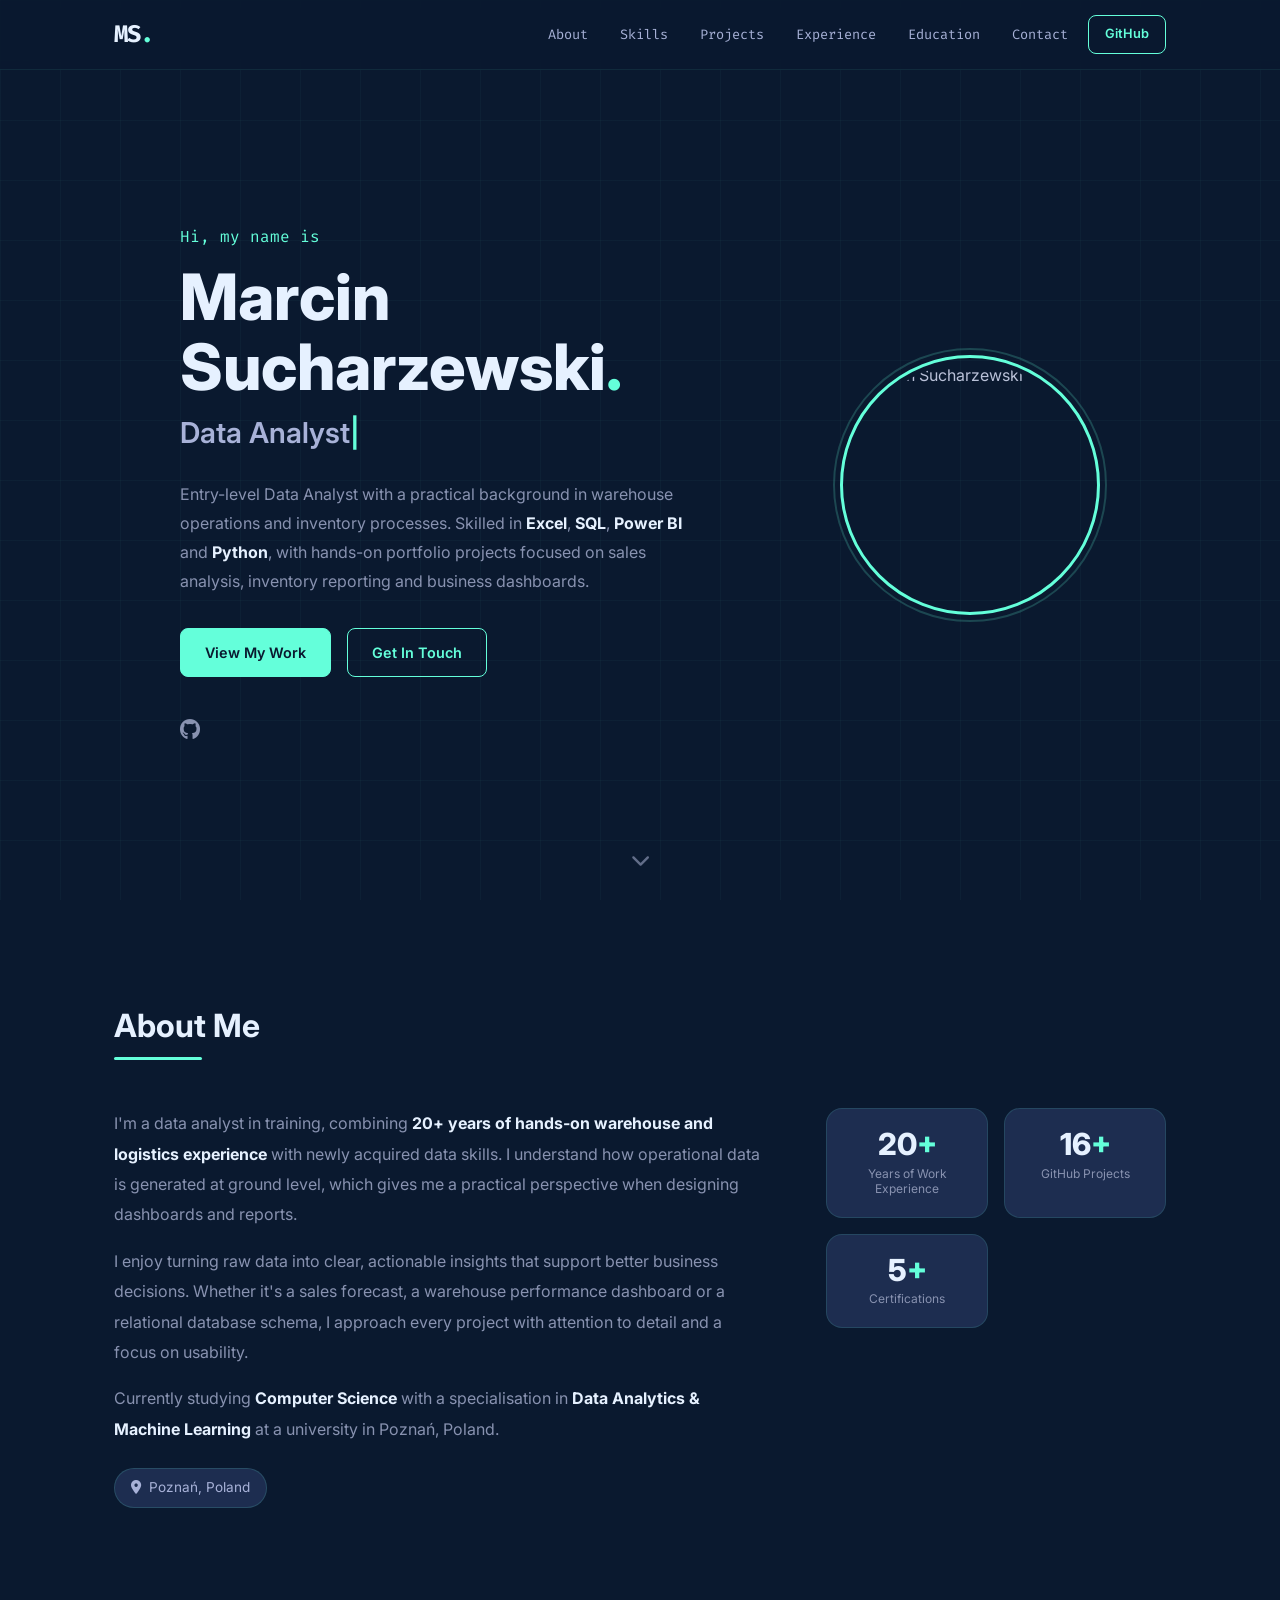
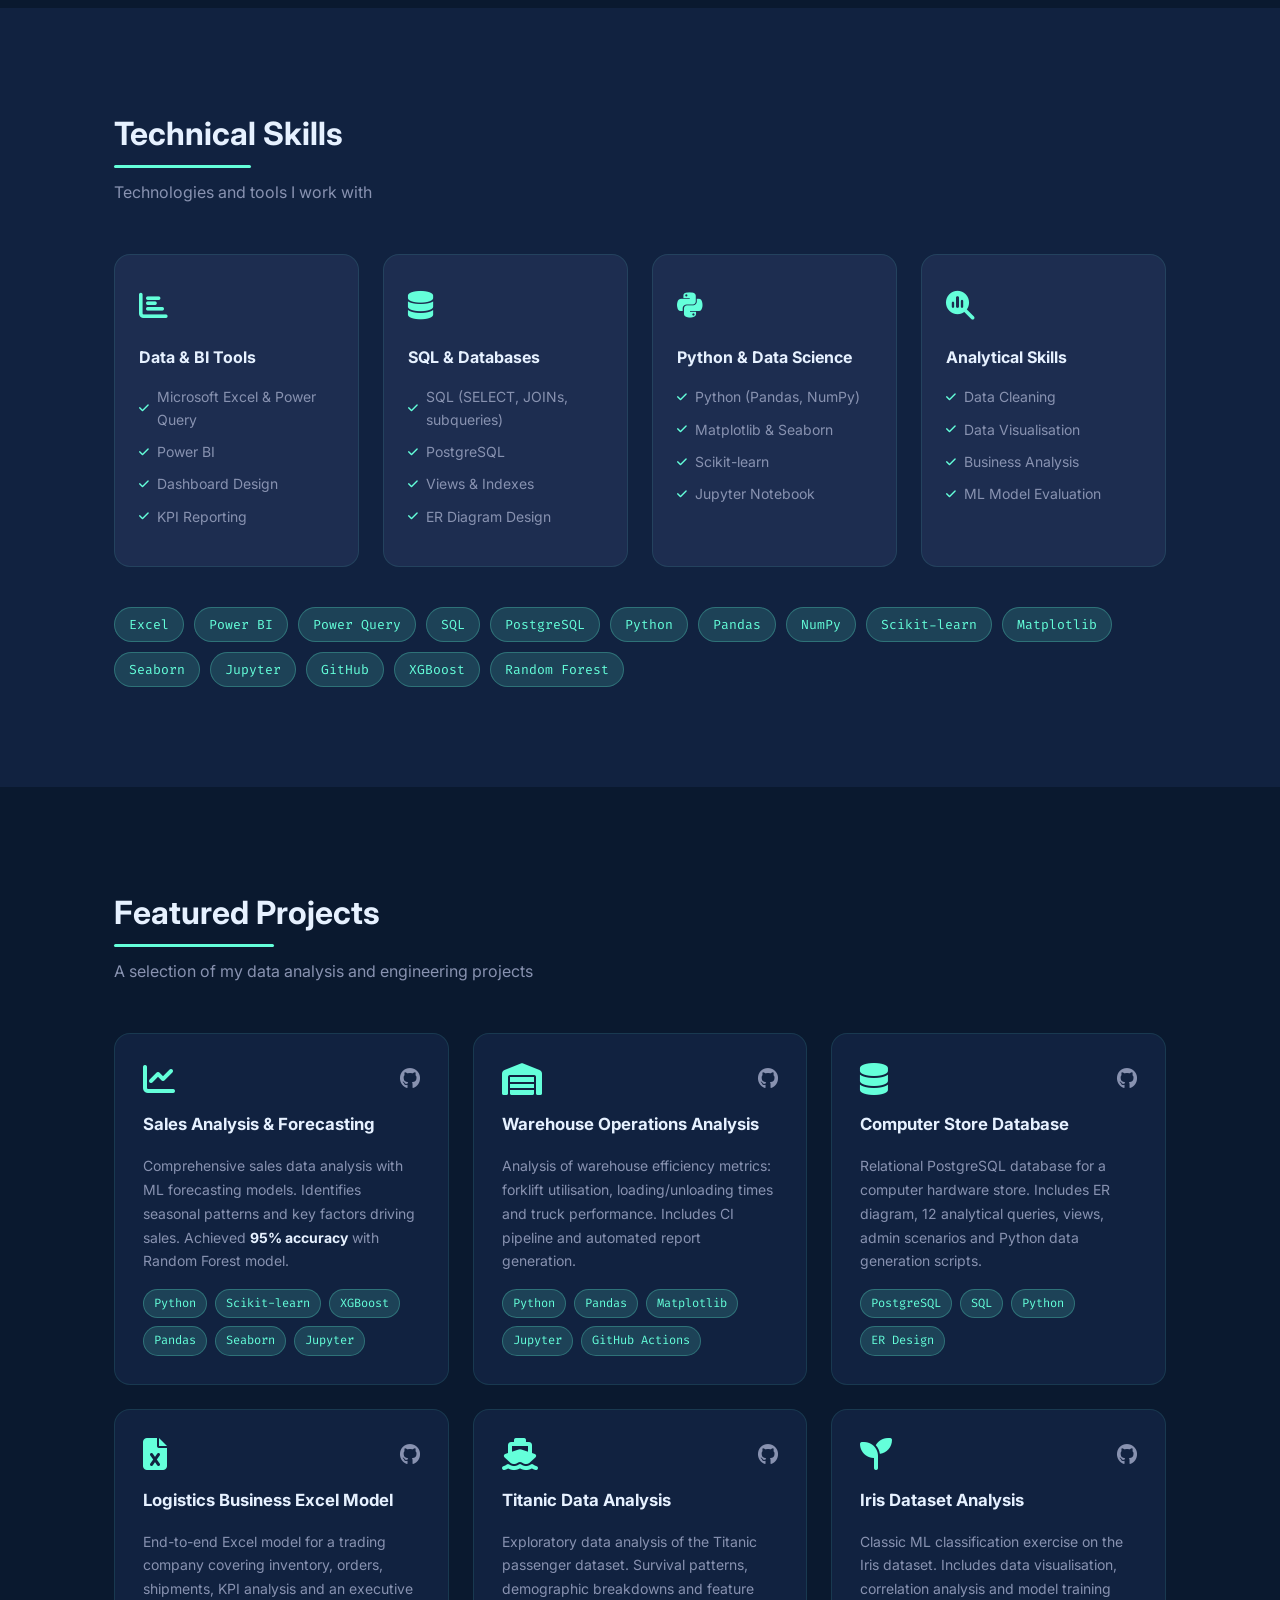
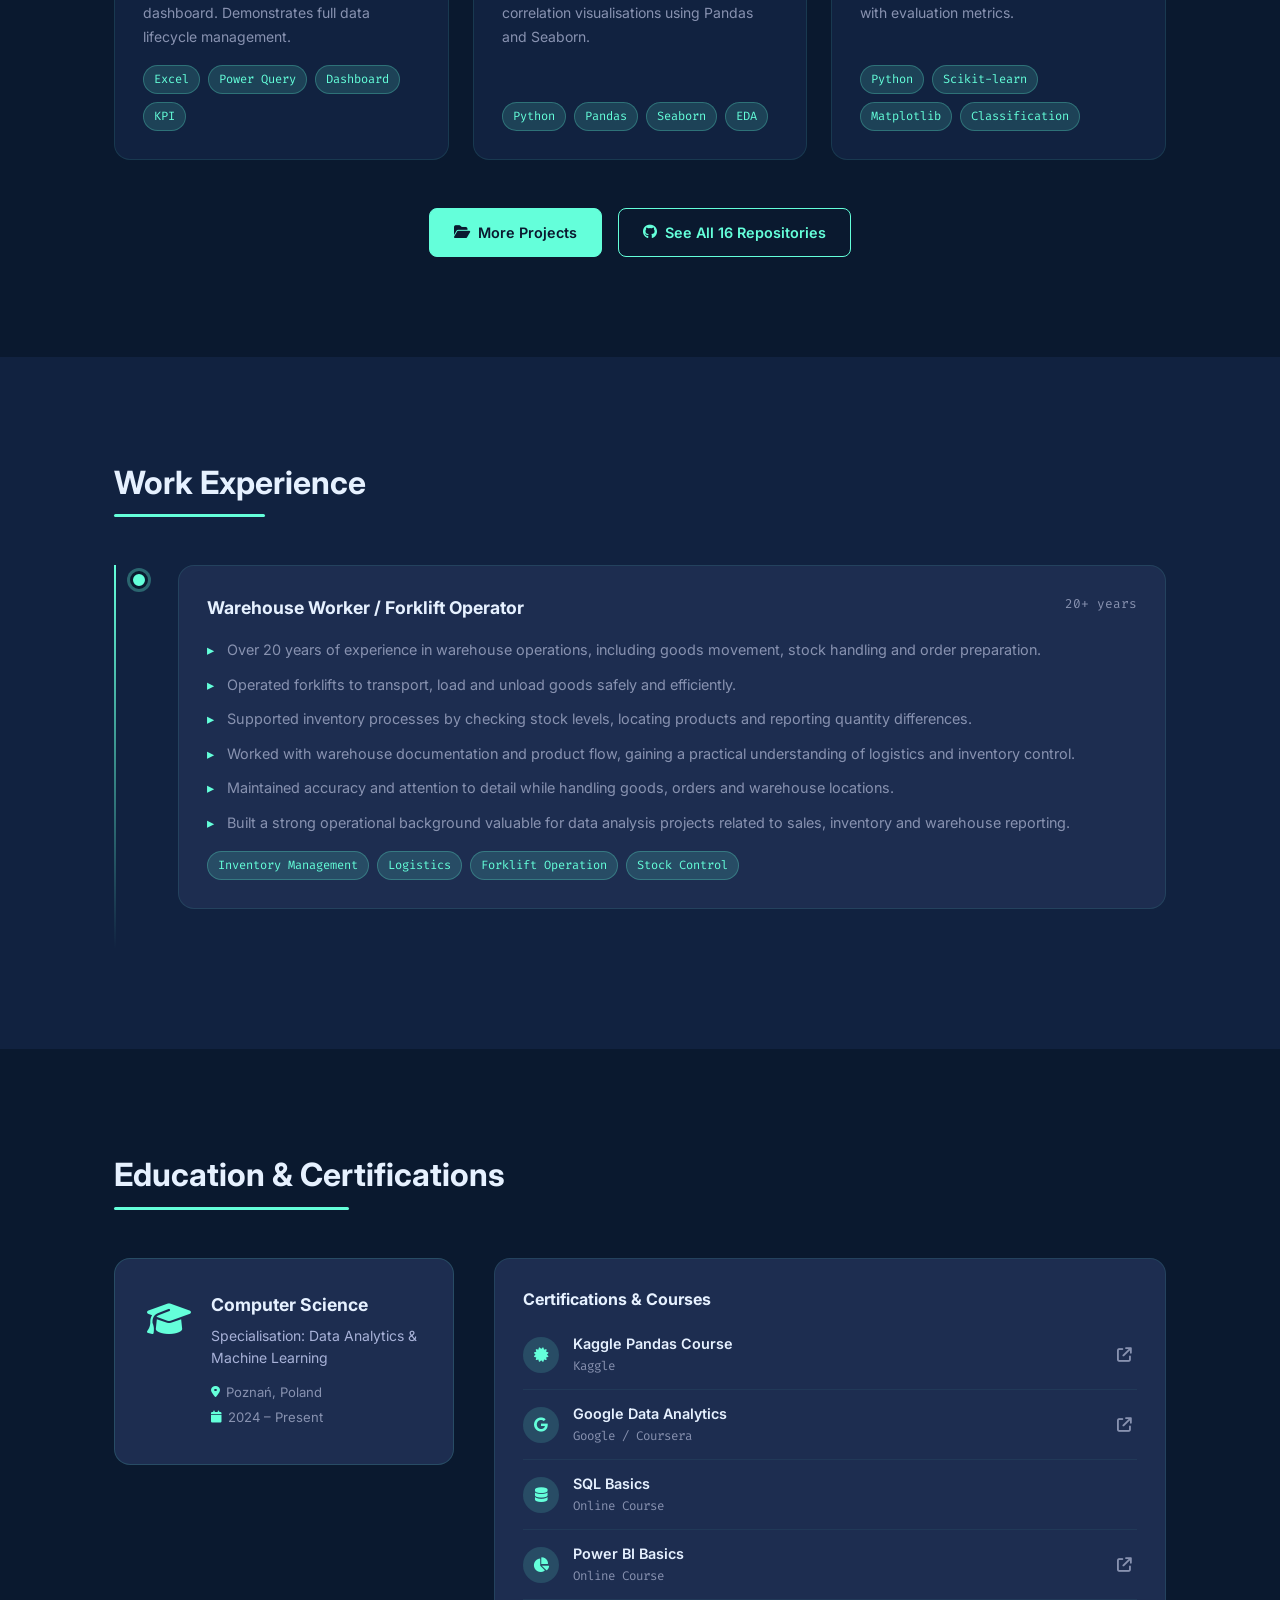
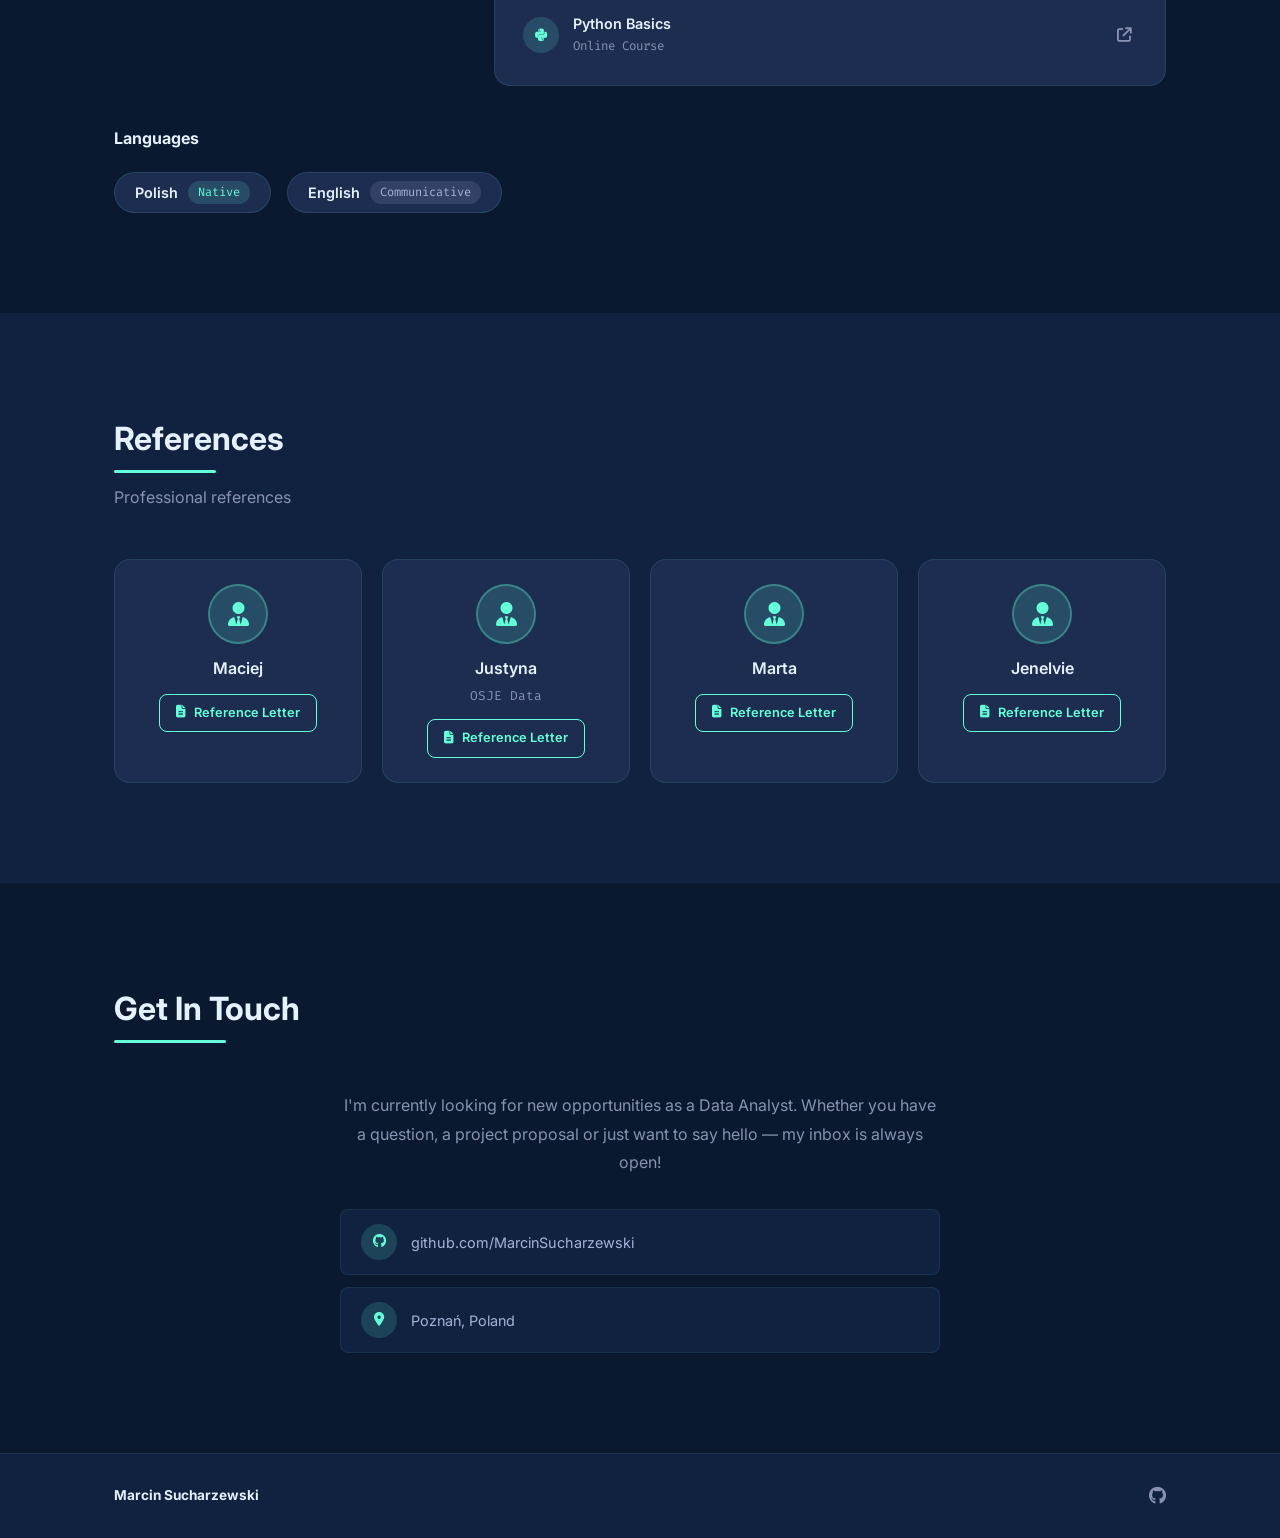
==== index.html @ 343c276a "v1" ====
<!DOCTYPE html>
<html lang="en">
<head>
  <meta charset="UTF-8" />
  <meta name="viewport" content="width=device-width, initial-scale=1.0" />
  <meta name="description" content="Marcin Sucharzewski – Entry-level Data Analyst. Portfolio showcasing SQL, Power BI, Excel and Python data projects." />
  <title>Marcin Sucharzewski | Data Analyst</title>

  <!-- Google Fonts -->
  <link rel="preconnect" href="https://fonts.googleapis.com" />
  <link rel="preconnect" href="https://fonts.gstatic.com" crossorigin />
  <link href="https://fonts.googleapis.com/css2?family=Inter:wght@300;400;500;600;700;800&family=Fira+Code:wght@400;500&display=swap" rel="stylesheet" />

  <!-- Font Awesome -->
  <link rel="stylesheet" href="https://cdnjs.cloudflare.com/ajax/libs/font-awesome/6.5.1/css/all.min.css" integrity="sha512-DTOQO9RWCH3ppGqcWaEA1BIZOC6xxalwEsw9c2QQeAIftl+Vegovlnee1c9QX4TctnWMn13TZye+giMm8e2LwA==" crossorigin="anonymous" referrerpolicy="no-referrer" />

  <link rel="stylesheet" href="css/style.css" />
</head>
<body>

  <!-- ===================== NAVIGATION ===================== -->
  <header class="navbar" id="navbar">
    <div class="nav-container">
      <a href="#hero" class="nav-logo">MS<span class="accent">.</span></a>
      <nav class="nav-links" id="nav-links">
        <a href="#about" class="nav-link">About</a>
        <a href="#skills" class="nav-link">Skills</a>
        <a href="#projects" class="nav-link">Projects</a>
        <a href="#experience" class="nav-link">Experience</a>
        <a href="#education" class="nav-link">Education</a>
        <a href="#contact" class="nav-link">Contact</a>
        <a href="https://github.com/MarcinSucharzewski" target="_blank" rel="noopener noreferrer" class="btn btn-outline btn-sm">GitHub</a>
      </nav>
      <button class="nav-toggle" id="nav-toggle" aria-label="Toggle navigation" aria-expanded="false">
        <span class="hamburger"></span>
      </button>
    </div>
  </header>

  <main>

    <!-- ===================== HERO ===================== -->
    <section id="hero" class="hero-section">
      <div class="hero-container">
        <div class="hero-content">
          <p class="hero-greeting fade-in-up" style="--delay: 0.1s">Hi, my name is</p>
          <h1 class="hero-name fade-in-up" style="--delay: 0.2s">Marcin Sucharzewski<span class="accent">.</span></h1>
          <h2 class="hero-title fade-in-up" style="--delay: 0.3s">
            <span id="typed-text"></span><span class="cursor">|</span>
          </h2>
          <p class="hero-description fade-in-up" style="--delay: 0.4s">
            Entry-level Data Analyst with a practical background in warehouse operations and inventory processes.
            Skilled in <strong>Excel</strong>, <strong>SQL</strong>, <strong>Power BI</strong> and <strong>Python</strong>,
            with hands-on portfolio projects focused on sales analysis, inventory reporting and business dashboards.
          </p>
          <div class="hero-actions fade-in-up" style="--delay: 0.5s">
            <a href="#projects" class="btn btn-primary">View My Work</a>
            <a href="#contact" class="btn btn-outline">Get In Touch</a>
          </div>
          <div class="hero-socials fade-in-up" style="--delay: 0.6s">
            <a href="https://github.com/MarcinSucharzewski" target="_blank" rel="noopener noreferrer" aria-label="GitHub Profile">
              <i class="fa-brands fa-github"></i>
            </a>
            <!-- <a href="mailto:mail@gmail.com" aria-label="Send email">
              <i class="fa-solid fa-envelope"></i>
            </a> -->
            <!-- <a href="tel:+48000000000" aria-label="Phone">
              <i class="fa-solid fa-phone"></i>
            </a> -->
          </div>
        </div>
        <div class="hero-visual fade-in-up" style="--delay: 0.3s">
          <div class="avatar-wrapper">
            <img
              src="https://avatars.githubusercontent.com/u/187550437?v=4"
              alt="Marcin Sucharzewski"
              class="avatar"
              loading="lazy"
            />
          </div>
        </div>
      </div>
      <a href="#about" class="scroll-down" aria-label="Scroll down">
        <i class="fa-solid fa-chevron-down"></i>
      </a>
    </section>

    <!-- ===================== ABOUT ===================== -->
    <section id="about" class="section reveal">
      <div class="container">
        <h2 class="section-title">About Me</h2>
        <div class="about-grid">
          <div class="about-text">
            <p>
              I'm a data analyst in training, combining <strong>20+ years of hands-on warehouse and logistics experience</strong>
              with newly acquired data skills. I understand how operational data is generated at ground level,
              which gives me a practical perspective when designing dashboards and reports.
            </p>
            <p>
              I enjoy turning raw data into clear, actionable insights that support better business decisions.
              Whether it's a sales forecast, a warehouse performance dashboard or a relational database schema,
              I approach every project with attention to detail and a focus on usability.
            </p>
            <p>
              Currently studying <strong>Computer Science</strong> with a specialisation in
              <strong>Data Analytics &amp; Machine Learning</strong> at a university in Poznań, Poland.
            </p>
            <div class="about-contacts">
              <!-- <a href="mailto:mail@gmail.com" class="contact-chip">
                <i class="fa-solid fa-envelope"></i> mail@gmail.com
              </a> -->
              <!-- <a href="tel:+48000000000" class="contact-chip">
                <i class="fa-solid fa-phone"></i> +48 732 454 134
              </a> -->
              <span class="contact-chip">
                <i class="fa-solid fa-location-dot"></i> Poznań, Poland
              </span>
            </div>
          </div>
          <div class="about-stats">
            <div class="stat-card">
              <span class="stat-number">20<span class="accent">+</span></span>
              <span class="stat-label">Years of Work Experience</span>
            </div>
            <div class="stat-card">
              <span class="stat-number">16<span class="accent">+</span></span>
              <span class="stat-label">GitHub Projects</span>
            </div>
            <div class="stat-card">
              <span class="stat-number">5<span class="accent">+</span></span>
              <span class="stat-label">Certifications</span>
            </div>
            <!-- <div class="stat-card">
              <span class="stat-number">95<span class="accent">%</span></span>
              <span class="stat-label">ML Model Accuracy (RF)</span>
            </div> -->
          </div>
        </div>
      </div>
    </section>

    <!-- ===================== SKILLS ===================== -->
    <section id="skills" class="section section-alt reveal">
      <div class="container">
        <h2 class="section-title">Technical Skills</h2>
        <p class="section-subtitle">Technologies and tools I work with</p>
        <div class="skills-grid">

          <div class="skill-category">
            <div class="skill-category-icon"><i class="fa-solid fa-chart-bar"></i></div>
            <h3>Data &amp; BI Tools</h3>
            <ul class="skill-list">
              <li><i class="fa-solid fa-check"></i> Microsoft Excel &amp; Power Query</li>
              <li><i class="fa-solid fa-check"></i> Power BI</li>
              <li><i class="fa-solid fa-check"></i> Dashboard Design</li>
              <li><i class="fa-solid fa-check"></i> KPI Reporting</li>
            </ul>
          </div>

          <div class="skill-category">
            <div class="skill-category-icon"><i class="fa-solid fa-database"></i></div>
            <h3>SQL &amp; Databases</h3>
            <ul class="skill-list">
              <li><i class="fa-solid fa-check"></i> SQL (SELECT, JOINs, subqueries)</li>
              <li><i class="fa-solid fa-check"></i> PostgreSQL</li>
              <li><i class="fa-solid fa-check"></i> Views &amp; Indexes</li>
              <li><i class="fa-solid fa-check"></i> ER Diagram Design</li>
            </ul>
          </div>

          <div class="skill-category">
            <div class="skill-category-icon"><i class="fa-brands fa-python"></i></div>
            <h3>Python &amp; Data Science</h3>
            <ul class="skill-list">
              <li><i class="fa-solid fa-check"></i> Python (Pandas, NumPy)</li>
              <li><i class="fa-solid fa-check"></i> Matplotlib &amp; Seaborn</li>
              <li><i class="fa-solid fa-check"></i> Scikit-learn</li>
              <li><i class="fa-solid fa-check"></i> Jupyter Notebook</li>
            </ul>
          </div>

          <div class="skill-category">
            <div class="skill-category-icon"><i class="fa-solid fa-magnifying-glass-chart"></i></div>
            <h3>Analytical Skills</h3>
            <ul class="skill-list">
              <li><i class="fa-solid fa-check"></i> Data Cleaning</li>
              <li><i class="fa-solid fa-check"></i> Data Visualisation</li>
              <li><i class="fa-solid fa-check"></i> Business Analysis</li>
              <li><i class="fa-solid fa-check"></i> ML Model Evaluation</li>
            </ul>
          </div>

        </div>

        <!-- Skill tags -->
        <div class="skill-tags">
          <span class="tag">Excel</span>
          <span class="tag">Power BI</span>
          <span class="tag">Power Query</span>
          <span class="tag">SQL</span>
          <span class="tag">PostgreSQL</span>
          <span class="tag">Python</span>
          <span class="tag">Pandas</span>
          <span class="tag">NumPy</span>
          <span class="tag">Scikit-learn</span>
          <span class="tag">Matplotlib</span>
          <span class="tag">Seaborn</span>
          <span class="tag">Jupyter</span>
          <span class="tag">GitHub</span>
          <span class="tag">XGBoost</span>
          <span class="tag">Random Forest</span>
        </div>
      </div>
    </section>

    <!-- ===================== PROJECTS ===================== -->
    <section id="projects" class="section reveal">
      <div class="container">
        <h2 class="section-title">Featured Projects</h2>
        <p class="section-subtitle">A selection of my data analysis and engineering projects</p>

        <div class="projects-grid">

          <!-- Project 1: analiza-sprzedazy -->
          <article class="project-card">
            <div class="project-card-header">
              <i class="fa-solid fa-chart-line project-icon"></i>
              <a href="https://github.com/MarcinSucharzewski/analiza-sprzedazy" target="_blank" rel="noopener noreferrer" aria-label="View on GitHub">
                <i class="fa-brands fa-github"></i>
              </a>
            </div>
            <h3 class="project-title">
              <a href="https://github.com/MarcinSucharzewski/analiza-sprzedazy" target="_blank" rel="noopener noreferrer">
                Sales Analysis &amp; Forecasting
              </a>
            </h3>
            <p class="project-description">
              Comprehensive sales data analysis with ML forecasting models. Identifies seasonal patterns and key factors
              driving sales. Achieved <strong>95% accuracy</strong> with Random Forest model.
            </p>
            <div class="project-tags">
              <span class="tag tag-sm">Python</span>
              <span class="tag tag-sm">Scikit-learn</span>
              <span class="tag tag-sm">XGBoost</span>
              <span class="tag tag-sm">Pandas</span>
              <span class="tag tag-sm">Seaborn</span>
              <span class="tag tag-sm">Jupyter</span>
            </div>
          </article>

          <!-- Project 2: Analiza-wydajnosci-magazynu -->
          <article class="project-card">
            <div class="project-card-header">
              <i class="fa-solid fa-warehouse project-icon"></i>
              <a href="https://github.com/MarcinSucharzewski/Analiza-wydajnosci-magazynu" target="_blank" rel="noopener noreferrer" aria-label="View on GitHub">
                <i class="fa-brands fa-github"></i>
              </a>
            </div>
            <h3 class="project-title">
              <a href="https://github.com/MarcinSucharzewski/Analiza-wydajnosci-magazynu" target="_blank" rel="noopener noreferrer">
                Warehouse Operations Analysis
              </a>
            </h3>
            <p class="project-description">
              Analysis of warehouse efficiency metrics: forklift utilisation, loading/unloading times and truck performance.
              Includes CI pipeline and automated report generation.
            </p>
            <div class="project-tags">
              <span class="tag tag-sm">Python</span>
              <span class="tag tag-sm">Pandas</span>
              <span class="tag tag-sm">Matplotlib</span>
              <span class="tag tag-sm">Jupyter</span>
              <span class="tag tag-sm">GitHub Actions</span>
            </div>
          </article>

          <!-- Project 3: SklepKomputerowyDB -->
          <article class="project-card">
            <div class="project-card-header">
              <i class="fa-solid fa-database project-icon"></i>
              <a href="https://github.com/MarcinSucharzewski/SklepKomputerowyDB" target="_blank" rel="noopener noreferrer" aria-label="View on GitHub">
                <i class="fa-brands fa-github"></i>
              </a>
            </div>
            <h3 class="project-title">
              <a href="https://github.com/MarcinSucharzewski/SklepKomputerowyDB" target="_blank" rel="noopener noreferrer">
                Computer Store Database
              </a>
            </h3>
            <p class="project-description">
              Relational PostgreSQL database for a computer hardware store. Includes ER diagram, 12 analytical queries,
              views, admin scenarios and Python data generation scripts.
            </p>
            <div class="project-tags">
              <span class="tag tag-sm">PostgreSQL</span>
              <span class="tag tag-sm">SQL</span>
              <span class="tag tag-sm">Python</span>
              <span class="tag tag-sm">ER Design</span>
            </div>
          </article>

          <!-- Project 4: Excel-Analiza -->
          <article class="project-card">
            <div class="project-card-header">
              <i class="fa-solid fa-file-excel project-icon"></i>
              <a href="https://github.com/MarcinSucharzewski/Excel-Analiza" target="_blank" rel="noopener noreferrer" aria-label="View on GitHub">
                <i class="fa-brands fa-github"></i>
              </a>
            </div>
            <h3 class="project-title">
              <a href="https://github.com/MarcinSucharzewski/Excel-Analiza" target="_blank" rel="noopener noreferrer">
                Logistics Business Excel Model
              </a>
            </h3>
            <p class="project-description">
              End-to-end Excel model for a trading company covering inventory, orders, shipments, KPI analysis and
              an executive dashboard. Demonstrates full data lifecycle management.
            </p>
            <div class="project-tags">
              <span class="tag tag-sm">Excel</span>
              <span class="tag tag-sm">Power Query</span>
              <span class="tag tag-sm">Dashboard</span>
              <span class="tag tag-sm">KPI</span>
            </div>
          </article>

          <!-- Project 5: analiza-danych-titanica -->
          <article class="project-card">
            <div class="project-card-header">
              <i class="fa-solid fa-ship project-icon"></i>
              <a href="https://github.com/MarcinSucharzewski/analiza-danych-titanica" target="_blank" rel="noopener noreferrer" aria-label="View on GitHub">
                <i class="fa-brands fa-github"></i>
              </a>
            </div>
            <h3 class="project-title">
              <a href="https://github.com/MarcinSucharzewski/analiza-danych-titanica" target="_blank" rel="noopener noreferrer">
                Titanic Data Analysis
              </a>
            </h3>
            <p class="project-description">
              Exploratory data analysis of the Titanic passenger dataset. Survival patterns, demographic breakdowns
              and feature correlation visualisations using Pandas and Seaborn.
            </p>
            <div class="project-tags">
              <span class="tag tag-sm">Python</span>
              <span class="tag tag-sm">Pandas</span>
              <span class="tag tag-sm">Seaborn</span>
              <span class="tag tag-sm">EDA</span>
            </div>
          </article>

          <!-- Project 6: analiza-danych-iris -->
          <article class="project-card">
            <div class="project-card-header">
              <i class="fa-solid fa-seedling project-icon"></i>
              <a href="https://github.com/MarcinSucharzewski/analiza-danych-iris" target="_blank" rel="noopener noreferrer" aria-label="View on GitHub">
                <i class="fa-brands fa-github"></i>
              </a>
            </div>
            <h3 class="project-title">
              <a href="https://github.com/MarcinSucharzewski/analiza-danych-iris" target="_blank" rel="noopener noreferrer">
                Iris Dataset Analysis
              </a>
            </h3>
            <p class="project-description">
              Classic ML classification exercise on the Iris dataset. Includes data visualisation, correlation analysis
              and model training with evaluation metrics.
            </p>
            <div class="project-tags">
              <span class="tag tag-sm">Python</span>
              <span class="tag tag-sm">Scikit-learn</span>
              <span class="tag tag-sm">Matplotlib</span>
              <span class="tag tag-sm">Classification</span>
            </div>
          </article>

        </div>

        <div class="section-action" style="display:flex;justify-content:center;gap:16px;flex-wrap:wrap;">
          <a href="other-projects.html" class="btn btn-primary">
            <i class="fa-solid fa-folder-open"></i> More Projects
          </a>
          <a href="https://github.com/MarcinSucharzewski?tab=repositories" target="_blank" rel="noopener noreferrer" class="btn btn-outline">
            <i class="fa-brands fa-github"></i> See All 16 Repositories
          </a>
        </div>
      </div>
    </section>

    <!-- ===================== EXPERIENCE ===================== -->
    <section id="experience" class="section section-alt reveal">
      <div class="container">
        <h2 class="section-title">Work Experience</h2>

        <div class="timeline">
          <div class="timeline-item">
            <div class="timeline-dot"></div>
            <div class="timeline-content">
              <div class="timeline-header">
                <h3>Warehouse Worker / Forklift Operator</h3>
                <!-- <span class="timeline-company">OSJE &amp; Various Employers</span> -->
                <span class="timeline-period">20+ years</span>
              </div>
              <ul class="timeline-list">
                <li>Over 20 years of experience in warehouse operations, including goods movement, stock handling and order preparation.</li>
                <li>Operated forklifts to transport, load and unload goods safely and efficiently.</li>
                <li>Supported inventory processes by checking stock levels, locating products and reporting quantity differences.</li>
                <li>Worked with warehouse documentation and product flow, gaining a practical understanding of logistics and inventory control.</li>
                <li>Maintained accuracy and attention to detail while handling goods, orders and warehouse locations.</li>
                <li>Built a strong operational background valuable for data analysis projects related to sales, inventory and warehouse reporting.</li>
              </ul>
              <div class="timeline-skills">
                <span class="tag tag-sm">Inventory Management</span>
                <span class="tag tag-sm">Logistics</span>
                <span class="tag tag-sm">Forklift Operation</span>
                <span class="tag tag-sm">Stock Control</span>
              </div>
            </div>
          </div>
        </div>
      </div>
    </section>

    <!-- ===================== EDUCATION ===================== -->
    <section id="education" class="section reveal">
      <div class="container">
        <h2 class="section-title">Education &amp; Certifications</h2>

        <div class="edu-grid">
          <!-- Education card -->
          <div class="edu-card edu-card-main">
            <div class="edu-icon"><i class="fa-solid fa-graduation-cap"></i></div>
            <div class="edu-body">
              <h3>Computer Science</h3>
              <p class="edu-spec">Specialisation: Data Analytics &amp; Machine Learning</p>
              <p class="edu-meta"><i class="fa-solid fa-location-dot"></i> Poznań, Poland</p>
              <p class="edu-meta"><i class="fa-solid fa-calendar"></i> 2024 – Present</p>
            </div>
          </div>

          <!-- Courses -->
          <div class="courses-grid">
            <h3 class="courses-heading">Certifications &amp; Courses</h3>

            <div class="course-item">
              <div class="course-icon"><i class="fa-solid fa-certificate"></i></div>
              <div class="course-body">
                <span class="course-name">Kaggle Pandas Course</span>
                <span class="course-provider">Kaggle</span>
              </div>
              <a href="https://drive.google.com/file/d/1NDVWUaDhp4pcWbM8W7IXI-maoh1oBcpM/view" target="_blank" rel="noopener noreferrer" class="course-link" aria-label="View Kaggle Pandas certificate">
                <i class="fa-solid fa-arrow-up-right-from-square"></i>
              </a>
            </div>

            <div class="course-item">
              <div class="course-icon"><i class="fa-brands fa-google"></i></div>
              <div class="course-body">
                <span class="course-name">Google Data Analytics</span>
                <span class="course-provider">Google / Coursera</span>
              </div>
              <a href="https://drive.google.com/file/d/1PtEDywlGeYbLfVN_AT7sFAB4VKi_mY67/view" target="_blank" rel="noopener noreferrer" class="course-link" aria-label="View Google Data Analytics certificate">
                <i class="fa-solid fa-arrow-up-right-from-square"></i>
              </a>
            </div>

            <div class="course-item">
              <div class="course-icon"><i class="fa-solid fa-database"></i></div>
              <div class="course-body">
                <span class="course-name">SQL Basics</span>
                <span class="course-provider">Online Course</span>
              </div>
              <!-- <a href="" target="_blank" rel="noopener noreferrer" class="course-link" aria-label="View SQL Basics certificate">
                <i class="fa-solid fa-arrow-up-right-from-square"></i>
              </a> -->
            </div>

            <div class="course-item">
              <div class="course-icon"><i class="fa-solid fa-chart-pie"></i></div>
              <div class="course-body">
                <span class="course-name">Power BI Basics</span>
                <span class="course-provider">Online Course</span>
              </div>
              <a href="https://drive.google.com/file/d/15MIvaK7VuxYrpiaUike-Y5huAdvNGsFm/view" target="_blank" rel="noopener noreferrer" class="course-link" aria-label="View Power BI Basics certificate">
                <i class="fa-solid fa-arrow-up-right-from-square"></i>
              </a>
            </div>

            <div class="course-item">
              <div class="course-icon"><i class="fa-brands fa-python"></i></div>
              <div class="course-body">
                <span class="course-name">Python Basics</span>
                <span class="course-provider">Online Course</span>
              </div>
              <a href="https://drive.google.com/file/d/1_qSAbih7BvQpZJ1ni2x1fd_lRtOfKSOZ/view" target="_blank" rel="noopener noreferrer" class="course-link" aria-label="View Python for Beginners certificate">
                <i class="fa-solid fa-arrow-up-right-from-square"></i>
              </a>
            </div>

          </div>
        </div>

        <!-- Languages -->
        <div class="languages-row">
          <h3 class="courses-heading">Languages</h3>
          <div class="lang-chips">
            <div class="lang-chip">
              <span class="lang-name">Polish</span>
              <span class="lang-level native">Native</span>
            </div>
            <div class="lang-chip">
              <span class="lang-name">English</span>
              <span class="lang-level communicative">Communicative</span>
            </div>
          </div>
        </div>

      </div>
    </section>

    <!-- ===================== REFERENCES ===================== -->
    <section id="references" class="section section-alt reveal">
      <div class="container">
        <h2 class="section-title">References</h2>
        <p class="section-subtitle">Professional references</p>
        <div class="references-grid">

          <div class="reference-card">
            <div class="ref-avatar"><i class="fa-solid fa-user-tie"></i></div>
            <div class="ref-body">
              <h4>Maciej</h4>
              <!-- <span class="ref-company">OSJE</span> -->
            </div>
            <a href="https://drive.google.com/file/d/1B0sezcO7iqjB5hRZWPmx931XZDrBomzU/view?usp=drive_link"
               target="_blank" rel="noopener noreferrer" class="btn btn-sm btn-outline">
              <i class="fa-solid fa-file-lines"></i> Reference Letter
            </a>
          </div>

          <div class="reference-card">
            <div class="ref-avatar"><i class="fa-solid fa-user-tie"></i></div>
            <div class="ref-body">
              <h4>Justyna</h4>
              <span class="ref-company">OSJE Data</span>
            </div>
            <a href="https://drive.google.com/file/d/1ulmBjpNFnwR7xFK1YxAezmtSa4ezJVz2/view?usp=drive_link"
               target="_blank" rel="noopener noreferrer" class="btn btn-sm btn-outline">
              <i class="fa-solid fa-file-lines"></i> Reference Letter
            </a>
          </div>

          <div class="reference-card">
            <div class="ref-avatar"><i class="fa-solid fa-user-tie"></i></div>
            <div class="ref-body">
              <h4>Marta</h4>
              <!-- <span class="ref-company">OSJE</span> -->
            </div>
            <a href="https://drive.google.com/file/d/1CBGpFM5sLPDwJtKBAOcRGd8TEzpwddo3/view?usp=drive_link"
               target="_blank" rel="noopener noreferrer" class="btn btn-sm btn-outline">
              <i class="fa-solid fa-file-lines"></i> Reference Letter
            </a>
          </div>

          <div class="reference-card">
            <div class="ref-avatar"><i class="fa-solid fa-user-tie"></i></div>
            <div class="ref-body">
              <h4>Jenelvie</h4>
              <!-- <span class="ref-company">OSJE</span> -->
            </div>
            <a href="https://drive.google.com/file/d/1PtCm4qkw6sLwkKQc29Wz3lPHmVOumurL/view?usp=drive_link"
               target="_blank" rel="noopener noreferrer" class="btn btn-sm btn-outline">
              <i class="fa-solid fa-file-lines"></i> Reference Letter
            </a>
          </div>

        </div>
      </div>
    </section>

    <!-- ===================== CONTACT ===================== -->
    <section id="contact" class="section reveal">
      <div class="container">
        <h2 class="section-title">Get In Touch</h2>
        <div class="contact-wrapper">
          <div class="contact-info">
            <p class="contact-lead">
              I'm currently looking for new opportunities as a Data Analyst.
              Whether you have a question, a project proposal or just want to say hello —
              my inbox is always open!
            </p>
            <div class="contact-links">
              <!-- <a href="mailto:mail@gmail.com" class="contact-row">
                <span class="contact-row-icon"><i class="fa-solid fa-envelope"></i></span>
                <span>mail@gmail.com</span>
              </a>
              <a href="tel:+48000000000" class="contact-row">
                <span class="contact-row-icon"><i class="fa-solid fa-phone"></i></span>
                <span>+48 732 454 134</span>
              </a> -->
              <a href="https://github.com/MarcinSucharzewski" target="_blank" rel="noopener noreferrer" class="contact-row">
                <span class="contact-row-icon"><i class="fa-brands fa-github"></i></span>
                <span>github.com/MarcinSucharzewski</span>
              </a>
              <span class="contact-row">
                <span class="contact-row-icon"><i class="fa-solid fa-location-dot"></i></span>
                <span>Poznań, Poland</span>
              </span>
            </div>
            <!-- <a href="mailto:mail@gmail.com" class="btn btn-primary btn-lg">
              Say Hello <i class="fa-solid fa-paper-plane"></i>
            </a> -->
          </div>
        </div>
      </div>
    </section>

  </main>

  <!-- ===================== FOOTER ===================== -->
  <footer class="footer">
    <div class="container footer-inner">
      <!-- <p>Designed &amp; Built by <strong>Marcin Sucharzewski</strong></p> -->
      <p><strong>Marcin Sucharzewski</strong></p>
      <div class="footer-socials">
        <a href="https://github.com/MarcinSucharzewski" target="_blank" rel="noopener noreferrer" aria-label="GitHub">
          <i class="fa-brands fa-github"></i>
        </a>
        <!-- <a href="mailto:mail@gmail.com" aria-label="Email">
          <i class="fa-solid fa-envelope"></i>
        </a> -->
      </div>
    </div>
  </footer>

  <script src="js/main.js"></script>
</body>
</html>
---- css/style.css ----
/* ============================================================
   MARCIN SUCHARZEWSKI PORTFOLIO – STYLESHEET
   ============================================================ */

/* ---- CSS Custom Properties ---- */
:root {
  --navy:        #0a192f;
  --navy-light:  #112240;
  --navy-mid:    #1d2d50;
  --slate:       #8892b0;
  --slate-light: #a8b2d8;
  --text:        #ccd6f6;
  --text-white:  #e6f1ff;
  --accent:      #64ffda;
  --accent-dim:  rgba(100, 255, 218, 0.15);
  --accent-dark: #0d7377;

  --font-sans:  'Inter', system-ui, -apple-system, sans-serif;
  --font-mono:  'Fira Code', 'Courier New', monospace;

  --nav-height: 70px;
  --section-pad: 100px;
  --max-w: 1100px;

  --radius:    8px;
  --radius-lg: 16px;
  --shadow:    0 10px 30px -10px rgba(2, 12, 27, 0.7);
  --transition: all 0.25s cubic-bezier(0.645, 0.045, 0.355, 1);
}

/* ---- Reset & Base ---- */
*, *::before, *::after {
  box-sizing: border-box;
  margin: 0;
  padding: 0;
}

html {
  scroll-behavior: smooth;
  font-size: 16px;
}

body {
  background-color: var(--navy);
  color: var(--text);
  font-family: var(--font-sans);
  line-height: 1.6;
  overflow-x: hidden;
}

a {
  color: var(--accent);
  text-decoration: none;
  transition: var(--transition);
}

a:hover {
  color: var(--accent);
  opacity: 0.8;
}

img {
  max-width: 100%;
  display: block;
}

ul {
  list-style: none;
}

strong {
  color: var(--text-white);
}

/* ---- Scrollbar ---- */
::-webkit-scrollbar { width: 6px; }
::-webkit-scrollbar-track { background: var(--navy); }
::-webkit-scrollbar-thumb { background: var(--slate); border-radius: 3px; }

/* ---- Selection ---- */
::selection {
  background-color: var(--accent-dim);
  color: var(--accent);
}

/* ============================================================
   LAYOUT UTILITIES
   ============================================================ */
.container {
  max-width: var(--max-w);
  margin: 0 auto;
  padding: 0 24px;
}

.section {
  padding: var(--section-pad) 0;
}

.section-alt {
  background-color: var(--navy-light);
}

.section-title {
  font-size: clamp(1.5rem, 4vw, 2rem);
  font-weight: 700;
  color: var(--text-white);
  margin-bottom: 8px;
  position: relative;
  display: inline-block;
}

.section-title::after {
  content: '';
  display: block;
  width: 60%;
  height: 3px;
  background: var(--accent);
  border-radius: 2px;
  margin-top: 6px;
}

.section-subtitle {
  color: var(--slate);
  margin-bottom: 48px;
  margin-top: 4px;
}

.section-action {
  text-align: center;
  margin-top: 48px;
}

.accent {
  color: var(--accent);
}

/* ============================================================
   BUTTONS
   ============================================================ */
.btn {
  display: inline-flex;
  align-items: center;
  gap: 8px;
  padding: 12px 24px;
  border-radius: var(--radius);
  font-size: 0.9rem;
  font-weight: 600;
  cursor: pointer;
  transition: var(--transition);
  border: 1.5px solid transparent;
  white-space: nowrap;
}

.btn-primary {
  background-color: var(--accent);
  color: var(--navy);
  border-color: var(--accent);
}

.btn-primary:hover {
  background-color: transparent;
  color: var(--accent);
  opacity: 1;
}

.btn-outline {
  background-color: transparent;
  color: var(--accent);
  border-color: var(--accent);
}

.btn-outline:hover {
  background-color: var(--accent-dim);
  opacity: 1;
}

.btn-sm {
  padding: 8px 16px;
  font-size: 0.8rem;
}

.btn-lg {
  padding: 16px 32px;
  font-size: 1rem;
  margin-top: 32px;
}

/* ============================================================
   NAVIGATION
   ============================================================ */
.navbar {
  position: fixed;
  top: 0;
  left: 0;
  right: 0;
  height: var(--nav-height);
  z-index: 100;
  background-color: rgba(10, 25, 47, 0.85);
  backdrop-filter: blur(12px);
  -webkit-backdrop-filter: blur(12px);
  border-bottom: 1px solid rgba(100, 255, 218, 0.08);
  transition: var(--transition);
}

.navbar.scrolled {
  box-shadow: var(--shadow);
}

.nav-container {
  max-width: var(--max-w);
  margin: 0 auto;
  padding: 0 24px;
  height: 100%;
  display: flex;
  align-items: center;
  justify-content: space-between;
}

.nav-logo {
  font-family: var(--font-mono);
  font-size: 1.5rem;
  font-weight: 700;
  color: var(--text-white);
  letter-spacing: -1px;
  text-decoration: none;
}

.nav-logo:hover {
  color: var(--accent);
  opacity: 1;
}

.nav-links {
  display: flex;
  align-items: center;
  gap: 8px;
}

.nav-link {
  font-size: 0.85rem;
  font-family: var(--font-mono);
  color: var(--slate-light);
  padding: 6px 12px;
  border-radius: var(--radius);
  text-decoration: none;
  transition: var(--transition);
}

.nav-link:hover {
  color: var(--accent);
  opacity: 1;
}

.nav-toggle {
  display: none;
  background: none;
  border: none;
  cursor: pointer;
  padding: 8px;
}

.hamburger,
.hamburger::before,
.hamburger::after {
  display: block;
  width: 24px;
  height: 2px;
  background-color: var(--accent);
  border-radius: 2px;
  transition: var(--transition);
}

.hamburger {
  position: relative;
}

.hamburger::before {
  content: '';
  position: absolute;
  top: -7px;
  left: 0;
}

.hamburger::after {
  content: '';
  position: absolute;
  top: 7px;
  left: 0;
}

/* Mobile nav open */
.nav-toggle[aria-expanded="true"] .hamburger {
  background-color: transparent;
}

.nav-toggle[aria-expanded="true"] .hamburger::before {
  transform: rotate(45deg);
  top: 0;
}

.nav-toggle[aria-expanded="true"] .hamburger::after {
  transform: rotate(-45deg);
  top: 0;
}

/* ============================================================
   HERO SECTION
   ============================================================ */
.hero-section {
  min-height: 100vh;
  display: flex;
  flex-direction: column;
  justify-content: center;
  padding-top: var(--nav-height);
  position: relative;
  overflow: hidden;
}

/* Subtle background grid */
.hero-section::before {
  content: '';
  position: absolute;
  inset: 0;
  background-image:
    linear-gradient(rgba(100, 255, 218, 0.03) 1px, transparent 1px),
    linear-gradient(90deg, rgba(100, 255, 218, 0.03) 1px, transparent 1px);
  background-size: 60px 60px;
  pointer-events: none;
}

.hero-container {
  max-width: var(--max-w);
  margin: 0 auto;
  padding: 60px 24px;
  display: flex;
  align-items: center;
  justify-content: space-between;
  gap: 60px;
  flex: 1;
}

.hero-content {
  max-width: 600px;
}

.hero-greeting {
  font-family: var(--font-mono);
  font-size: 1rem;
  color: var(--accent);
  margin-bottom: 12px;
}

.hero-name {
  font-size: clamp(2.5rem, 6vw, 4rem);
  font-weight: 800;
  color: var(--text-white);
  line-height: 1.1;
  margin-bottom: 8px;
}

.hero-title {
  font-size: clamp(1.2rem, 3vw, 1.8rem);
  font-weight: 600;
  color: var(--slate-light);
  margin-bottom: 24px;
  min-height: 2.2rem;
}

.cursor {
  display: inline-block;
  animation: blink 1s step-end infinite;
  color: var(--accent);
}

@keyframes blink {
  0%, 100% { opacity: 1; }
  50%        { opacity: 0; }
}

.hero-description {
  font-size: 1rem;
  color: var(--slate);
  max-width: 520px;
  margin-bottom: 32px;
  line-height: 1.8;
}

.hero-actions {
  display: flex;
  gap: 16px;
  flex-wrap: wrap;
}

.hero-socials {
  display: flex;
  gap: 20px;
  margin-top: 36px;
}

.hero-socials a {
  font-size: 1.3rem;
  color: var(--slate);
  transition: var(--transition);
  transform: translateY(0);
}

.hero-socials a:hover {
  color: var(--accent);
  transform: translateY(-3px);
  opacity: 1;
}

/* Avatar */
.hero-visual {
  flex-shrink: 0;
}

.avatar-wrapper {
  width: 260px;
  height: 260px;
  border-radius: 50%;
  border: 3px solid var(--accent);
  padding: 5px;
  position: relative;
}

.avatar-wrapper::before {
  content: '';
  position: absolute;
  inset: -10px;
  border-radius: 50%;
  border: 2px solid rgba(100, 255, 218, 0.2);
}

.avatar {
  width: 100%;
  height: 100%;
  border-radius: 50%;
  object-fit: cover;
  filter: grayscale(20%) brightness(0.9);
  transition: var(--transition);
}

.avatar:hover {
  filter: none;
}

/* Scroll down indicator */
.scroll-down {
  position: absolute;
  bottom: 24px;
  left: 50%;
  transform: translateX(-50%);
  color: var(--slate);
  font-size: 1.2rem;
  animation: bounce 2s ease-in-out infinite;
  opacity: 0.7;
}

.scroll-down:hover {
  color: var(--accent);
  opacity: 1;
}

@keyframes bounce {
  0%, 100% { transform: translateX(-50%) translateY(0); }
  50%        { transform: translateX(-50%) translateY(6px); }
}

/* ============================================================
   FADE-IN ANIMATIONS
   ============================================================ */
.fade-in-up {
  opacity: 0;
  transform: translateY(20px);
  animation: fadeInUp 0.6s ease forwards;
  animation-delay: var(--delay, 0s);
}

@keyframes fadeInUp {
  to {
    opacity: 1;
    transform: translateY(0);
  }
}

/* Reveal on scroll */
.reveal {
  opacity: 0;
  transform: translateY(30px);
  transition: opacity 0.7s ease, transform 0.7s ease;
}

.reveal.visible {
  opacity: 1;
  transform: translateY(0);
}

/* ============================================================
   ABOUT SECTION
   ============================================================ */
.about-grid {
  display: grid;
  grid-template-columns: 1fr 340px;
  gap: 60px;
  align-items: start;
  margin-top: 40px;
}

.about-text p {
  color: var(--slate);
  margin-bottom: 16px;
  line-height: 1.9;
}

.about-contacts {
  display: flex;
  flex-wrap: wrap;
  gap: 12px;
  margin-top: 24px;
}

.contact-chip {
  display: inline-flex;
  align-items: center;
  gap: 8px;
  background-color: var(--navy-mid);
  color: var(--slate-light);
  padding: 8px 16px;
  border-radius: 100px;
  font-size: 0.85rem;
  border: 1px solid rgba(100, 255, 218, 0.15);
  transition: var(--transition);
  text-decoration: none;
}

.contact-chip:hover {
  color: var(--accent);
  border-color: var(--accent);
  opacity: 1;
}

.about-stats {
  display: grid;
  grid-template-columns: 1fr 1fr;
  gap: 16px;
}

.stat-card {
  background-color: var(--navy-mid);
  border: 1px solid rgba(100, 255, 218, 0.12);
  border-radius: var(--radius-lg);
  padding: 20px;
  text-align: center;
  display: flex;
  flex-direction: column;
  gap: 6px;
  transition: var(--transition);
}

.stat-card:hover {
  border-color: var(--accent);
  transform: translateY(-3px);
}

.stat-number {
  font-size: 1.9rem;
  font-weight: 800;
  color: var(--text-white);
  line-height: 1;
}

.stat-label {
  font-size: 0.75rem;
  color: var(--slate);
  line-height: 1.3;
}

/* ============================================================
   SKILLS SECTION
   ============================================================ */
.skills-grid {
  display: grid;
  grid-template-columns: repeat(4, 1fr);
  gap: 24px;
  margin-top: 40px;
}

.skill-category {
  background-color: var(--navy-mid);
  border: 1px solid rgba(100, 255, 218, 0.1);
  border-radius: var(--radius-lg);
  padding: 28px 24px;
  transition: var(--transition);
}

.skill-category:hover {
  border-color: var(--accent);
  transform: translateY(-5px);
  box-shadow: var(--shadow);
}

.skill-category-icon {
  font-size: 1.8rem;
  color: var(--accent);
  margin-bottom: 16px;
}

.skill-category h3 {
  font-size: 1rem;
  font-weight: 700;
  color: var(--text-white);
  margin-bottom: 16px;
}

.skill-list li {
  display: flex;
  align-items: center;
  gap: 8px;
  color: var(--slate);
  font-size: 0.875rem;
  margin-bottom: 10px;
}

.skill-list li i {
  color: var(--accent);
  font-size: 0.7rem;
  flex-shrink: 0;
}

/* Skill Tags */
.skill-tags {
  display: flex;
  flex-wrap: wrap;
  gap: 10px;
  margin-top: 40px;
}

.tag {
  background-color: var(--accent-dim);
  color: var(--accent);
  padding: 6px 14px;
  border-radius: 100px;
  font-size: 0.82rem;
  font-family: var(--font-mono);
  border: 1px solid rgba(100, 255, 218, 0.25);
  transition: var(--transition);
}

.tag:hover {
  background-color: var(--accent);
  color: var(--navy);
}

.tag-sm {
  padding: 4px 10px;
  font-size: 0.75rem;
}

/* ============================================================
   PROJECTS SECTION
   ============================================================ */
.projects-grid {
  display: grid;
  grid-template-columns: repeat(3, 1fr);
  gap: 24px;
  margin-top: 40px;
}

.project-card {
  background-color: var(--navy-light);
  border: 1px solid rgba(100, 255, 218, 0.1);
  border-radius: var(--radius-lg);
  padding: 28px;
  display: flex;
  flex-direction: column;
  gap: 16px;
  transition: var(--transition);
  position: relative;
  overflow: hidden;
}

.project-card::before {
  content: '';
  position: absolute;
  top: 0;
  left: 0;
  right: 0;
  height: 3px;
  background: linear-gradient(90deg, var(--accent), transparent);
  opacity: 0;
  transition: var(--transition);
}

.project-card:hover {
  transform: translateY(-6px);
  border-color: var(--accent);
  box-shadow: var(--shadow);
}

.project-card:hover::before {
  opacity: 1;
}

.project-card-header {
  display: flex;
  align-items: center;
  justify-content: space-between;
}

.project-icon {
  font-size: 2rem;
  color: var(--accent);
}

.project-card-header a {
  font-size: 1.3rem;
  color: var(--slate);
  transition: var(--transition);
}

.project-card-header a:hover {
  color: var(--accent);
  transform: translateY(-2px);
  opacity: 1;
}

.project-title {
  font-size: 1.05rem;
  font-weight: 700;
}

.project-title a {
  color: var(--text-white);
  text-decoration: none;
  transition: var(--transition);
}

.project-title a:hover {
  color: var(--accent);
  opacity: 1;
}

.project-description {
  font-size: 0.875rem;
  color: var(--slate);
  line-height: 1.7;
  flex: 1;
}

.project-tags {
  display: flex;
  flex-wrap: wrap;
  gap: 8px;
}

/* ============================================================
   EXPERIENCE / TIMELINE
   ============================================================ */
.timeline {
  position: relative;
  margin-top: 40px;
  padding-left: 24px;
}

.timeline::before {
  content: '';
  position: absolute;
  left: 0;
  top: 0;
  bottom: 0;
  width: 2px;
  background: linear-gradient(to bottom, var(--accent), transparent);
}

.timeline-item {
  position: relative;
  padding-left: 40px;
  padding-bottom: 40px;
}

.timeline-dot {
  position: absolute;
  left: -8px;
  top: 6px;
  width: 18px;
  height: 18px;
  background-color: var(--accent);
  border-radius: 50%;
  border: 3px solid var(--navy);
  box-shadow: 0 0 0 3px rgba(100, 255, 218, 0.3);
}

.timeline-content {
  background-color: var(--navy-mid);
  border: 1px solid rgba(100, 255, 218, 0.1);
  border-radius: var(--radius-lg);
  padding: 28px;
}

.timeline-header {
  display: flex;
  align-items: flex-start;
  flex-wrap: wrap;
  gap: 8px;
  margin-bottom: 16px;
}

.timeline-header h3 {
  font-size: 1.1rem;
  font-weight: 700;
  color: var(--text-white);
  flex: 1;
}

.timeline-company {
  font-size: 0.85rem;
  font-family: var(--font-mono);
  color: var(--accent);
  background: var(--accent-dim);
  padding: 2px 10px;
  border-radius: 100px;
}

.timeline-period {
  font-size: 0.8rem;
  color: var(--slate);
  font-family: var(--font-mono);
}

.timeline-list {
  list-style: none;
  padding: 0;
}

.timeline-list li {
  position: relative;
  padding-left: 20px;
  color: var(--slate);
  font-size: 0.9rem;
  margin-bottom: 10px;
  line-height: 1.7;
}

.timeline-list li::before {
  content: '▸';
  position: absolute;
  left: 0;
  color: var(--accent);
}

.timeline-skills {
  display: flex;
  flex-wrap: wrap;
  gap: 8px;
  margin-top: 16px;
}

/* ============================================================
   EDUCATION SECTION
   ============================================================ */
.edu-grid {
  display: grid;
  grid-template-columns: 340px 1fr;
  gap: 40px;
  margin-top: 40px;
  align-items: start;
}

.edu-card {
  background-color: var(--navy-mid);
  border: 1px solid rgba(100, 255, 218, 0.15);
  border-radius: var(--radius-lg);
  padding: 32px;
  display: flex;
  gap: 20px;
  align-items: flex-start;
  transition: var(--transition);
}

.edu-card:hover {
  border-color: var(--accent);
  transform: translateY(-3px);
}

.edu-icon {
  font-size: 2.2rem;
  color: var(--accent);
  flex-shrink: 0;
}

.edu-body h3 {
  font-size: 1.1rem;
  color: var(--text-white);
  margin-bottom: 6px;
}

.edu-spec {
  color: var(--slate-light);
  font-size: 0.875rem;
  margin-bottom: 12px;
}

.edu-meta {
  display: flex;
  align-items: center;
  gap: 6px;
  color: var(--slate);
  font-size: 0.82rem;
  margin-bottom: 4px;
}

.edu-meta i {
  color: var(--accent);
  font-size: 0.75rem;
}

/* Courses grid */
.courses-heading {
  font-size: 1rem;
  font-weight: 700;
  color: var(--text-white);
  margin-bottom: 20px;
}

.courses-grid {
  background-color: var(--navy-mid);
  border: 1px solid rgba(100, 255, 218, 0.1);
  border-radius: var(--radius-lg);
  padding: 28px;
}

.course-item {
  display: flex;
  align-items: center;
  gap: 14px;
  padding: 12px 0;
  border-bottom: 1px solid rgba(100, 255, 218, 0.06);
  transition: var(--transition);
}

.course-item:last-child {
  border-bottom: none;
  padding-bottom: 0;
}

.course-item:first-of-type {
  padding-top: 0;
}

.course-icon {
  width: 36px;
  height: 36px;
  border-radius: 50%;
  background: var(--accent-dim);
  display: flex;
  align-items: center;
  justify-content: center;
  color: var(--accent);
  font-size: 0.9rem;
  flex-shrink: 0;
}

.course-body {
  flex: 1;
  display: flex;
  flex-direction: column;
  gap: 2px;
}

.course-name {
  font-weight: 600;
  color: var(--text-white);
  font-size: 0.9rem;
}

.course-provider {
  font-size: 0.78rem;
  color: var(--slate);
  font-family: var(--font-mono);
}

.course-link {
  color: var(--slate);
  font-size: 0.9rem;
  padding: 6px;
  border-radius: var(--radius);
  transition: var(--transition);
}

.course-link:hover {
  color: var(--accent);
  background-color: var(--accent-dim);
  opacity: 1;
}

/* Languages */
.languages-row {
  margin-top: 40px;
}

.lang-chips {
  display: flex;
  gap: 16px;
  margin-top: 16px;
  flex-wrap: wrap;
}

.lang-chip {
  display: flex;
  align-items: center;
  gap: 10px;
  background-color: var(--navy-mid);
  border: 1px solid rgba(100, 255, 218, 0.12);
  border-radius: 100px;
  padding: 8px 20px;
}

.lang-name {
  font-weight: 600;
  color: var(--text-white);
  font-size: 0.9rem;
}

.lang-level {
  font-size: 0.75rem;
  padding: 2px 10px;
  border-radius: 100px;
  font-family: var(--font-mono);
}

.lang-level.native {
  background-color: rgba(100, 255, 218, 0.15);
  color: var(--accent);
}

.lang-level.communicative {
  background-color: rgba(168, 178, 216, 0.15);
  color: var(--slate-light);
}

/* ============================================================
   REFERENCES SECTION
   ============================================================ */
.references-grid {
  display: grid;
  grid-template-columns: repeat(4, 1fr);
  gap: 20px;
  margin-top: 40px;
}

.reference-card {
  background-color: var(--navy-mid);
  border: 1px solid rgba(100, 255, 218, 0.1);
  border-radius: var(--radius-lg);
  padding: 24px;
  display: flex;
  flex-direction: column;
  align-items: center;
  gap: 12px;
  text-align: center;
  transition: var(--transition);
}

.reference-card:hover {
  border-color: var(--accent);
  transform: translateY(-4px);
}

.ref-avatar {
  width: 60px;
  height: 60px;
  border-radius: 50%;
  background: var(--accent-dim);
  display: flex;
  align-items: center;
  justify-content: center;
  font-size: 1.5rem;
  color: var(--accent);
  border: 2px solid rgba(100, 255, 218, 0.3);
}

.ref-body h4 {
  font-size: 1rem;
  color: var(--text-white);
  font-weight: 600;
}

.ref-company {
  font-size: 0.8rem;
  color: var(--slate);
  font-family: var(--font-mono);
}

/* ============================================================
   CONTACT SECTION
   ============================================================ */
.contact-wrapper {
  max-width: 600px;
  margin: 40px auto 0;
  text-align: center;
}

.contact-lead {
  color: var(--slate);
  font-size: 1rem;
  line-height: 1.8;
  margin-bottom: 32px;
}

.contact-links {
  display: flex;
  flex-direction: column;
  gap: 12px;
  text-align: left;
}

.contact-row {
  display: flex;
  align-items: center;
  gap: 14px;
  color: var(--slate-light);
  text-decoration: none;
  padding: 14px 20px;
  border-radius: var(--radius);
  background-color: var(--navy-light);
  border: 1px solid rgba(100, 255, 218, 0.08);
  transition: var(--transition);
  font-size: 0.9rem;
}

.contact-row:hover {
  color: var(--accent);
  border-color: var(--accent);
  background-color: var(--accent-dim);
  opacity: 1;
  transform: translateX(4px);
}

.contact-row-icon {
  width: 36px;
  height: 36px;
  border-radius: 50%;
  background: var(--accent-dim);
  display: flex;
  align-items: center;
  justify-content: center;
  color: var(--accent);
  flex-shrink: 0;
  font-size: 0.85rem;
}

/* ============================================================
   FOOTER
   ============================================================ */
.footer {
  background-color: var(--navy-light);
  border-top: 1px solid rgba(100, 255, 218, 0.08);
  padding: 28px 0;
}

.footer-inner {
  display: flex;
  align-items: center;
  justify-content: space-between;
  flex-wrap: wrap;
  gap: 12px;
}

.footer-inner p {
  color: var(--slate);
  font-size: 0.85rem;
}

.footer-socials {
  display: flex;
  gap: 16px;
}

.footer-socials a {
  color: var(--slate);
  font-size: 1.1rem;
  transition: var(--transition);
}

.footer-socials a:hover {
  color: var(--accent);
  transform: translateY(-2px);
  opacity: 1;
}

/* ============================================================
   RESPONSIVE
   ============================================================ */
@media (max-width: 1024px) {
  .skills-grid {
    grid-template-columns: repeat(2, 1fr);
  }

  .projects-grid {
    grid-template-columns: repeat(2, 1fr);
  }

  .about-grid {
    grid-template-columns: 1fr;
  }

  .about-stats {
    grid-template-columns: repeat(4, 1fr);
  }

  .edu-grid {
    grid-template-columns: 1fr;
  }

  .references-grid {
    grid-template-columns: repeat(2, 1fr);
  }
}

@media (max-width: 768px) {
  :root {
    --section-pad: 70px;
  }

  /* Nav mobile */
  .nav-toggle {
    display: flex;
    align-items: center;
    justify-content: center;
  }

  .nav-links {
    display: none;
    position: fixed;
    top: var(--nav-height);
    right: 0;
    bottom: 0;
    width: 75vw;
    max-width: 300px;
    background-color: var(--navy-light);
    flex-direction: column;
    align-items: flex-start;
    padding: 32px 24px;
    gap: 4px;
    border-left: 2px solid var(--accent);
    z-index: 99;
    box-shadow: -10px 0 30px rgba(2, 12, 27, 0.5);
    overflow-y: auto;
  }

  .nav-links.open {
    display: flex;
  }

  .nav-link {
    font-size: 1rem;
    padding: 12px 8px;
    width: 100%;
  }

  .hero-container {
    flex-direction: column-reverse;
    text-align: center;
    padding-top: 40px;
    padding-bottom: 40px;
    gap: 40px;
  }

  .avatar-wrapper {
    width: 200px;
    height: 200px;
  }

  .hero-description {
    margin-left: auto;
    margin-right: auto;
  }

  .hero-actions {
    justify-content: center;
  }

  .hero-socials {
    justify-content: center;
  }

  .about-stats {
    grid-template-columns: repeat(2, 1fr);
  }

  .skills-grid {
    grid-template-columns: 1fr;
  }

  .projects-grid {
    grid-template-columns: 1fr;
  }

  .references-grid {
    grid-template-columns: repeat(2, 1fr);
  }
}

@media (max-width: 480px) {
  .about-stats {
    grid-template-columns: repeat(2, 1fr);
  }

  .references-grid {
    grid-template-columns: 1fr;
  }

  .hero-actions {
    flex-direction: column;
  }

  .btn {
    justify-content: center;
  }

  .contact-wrapper {
    margin-top: 24px;
  }
}
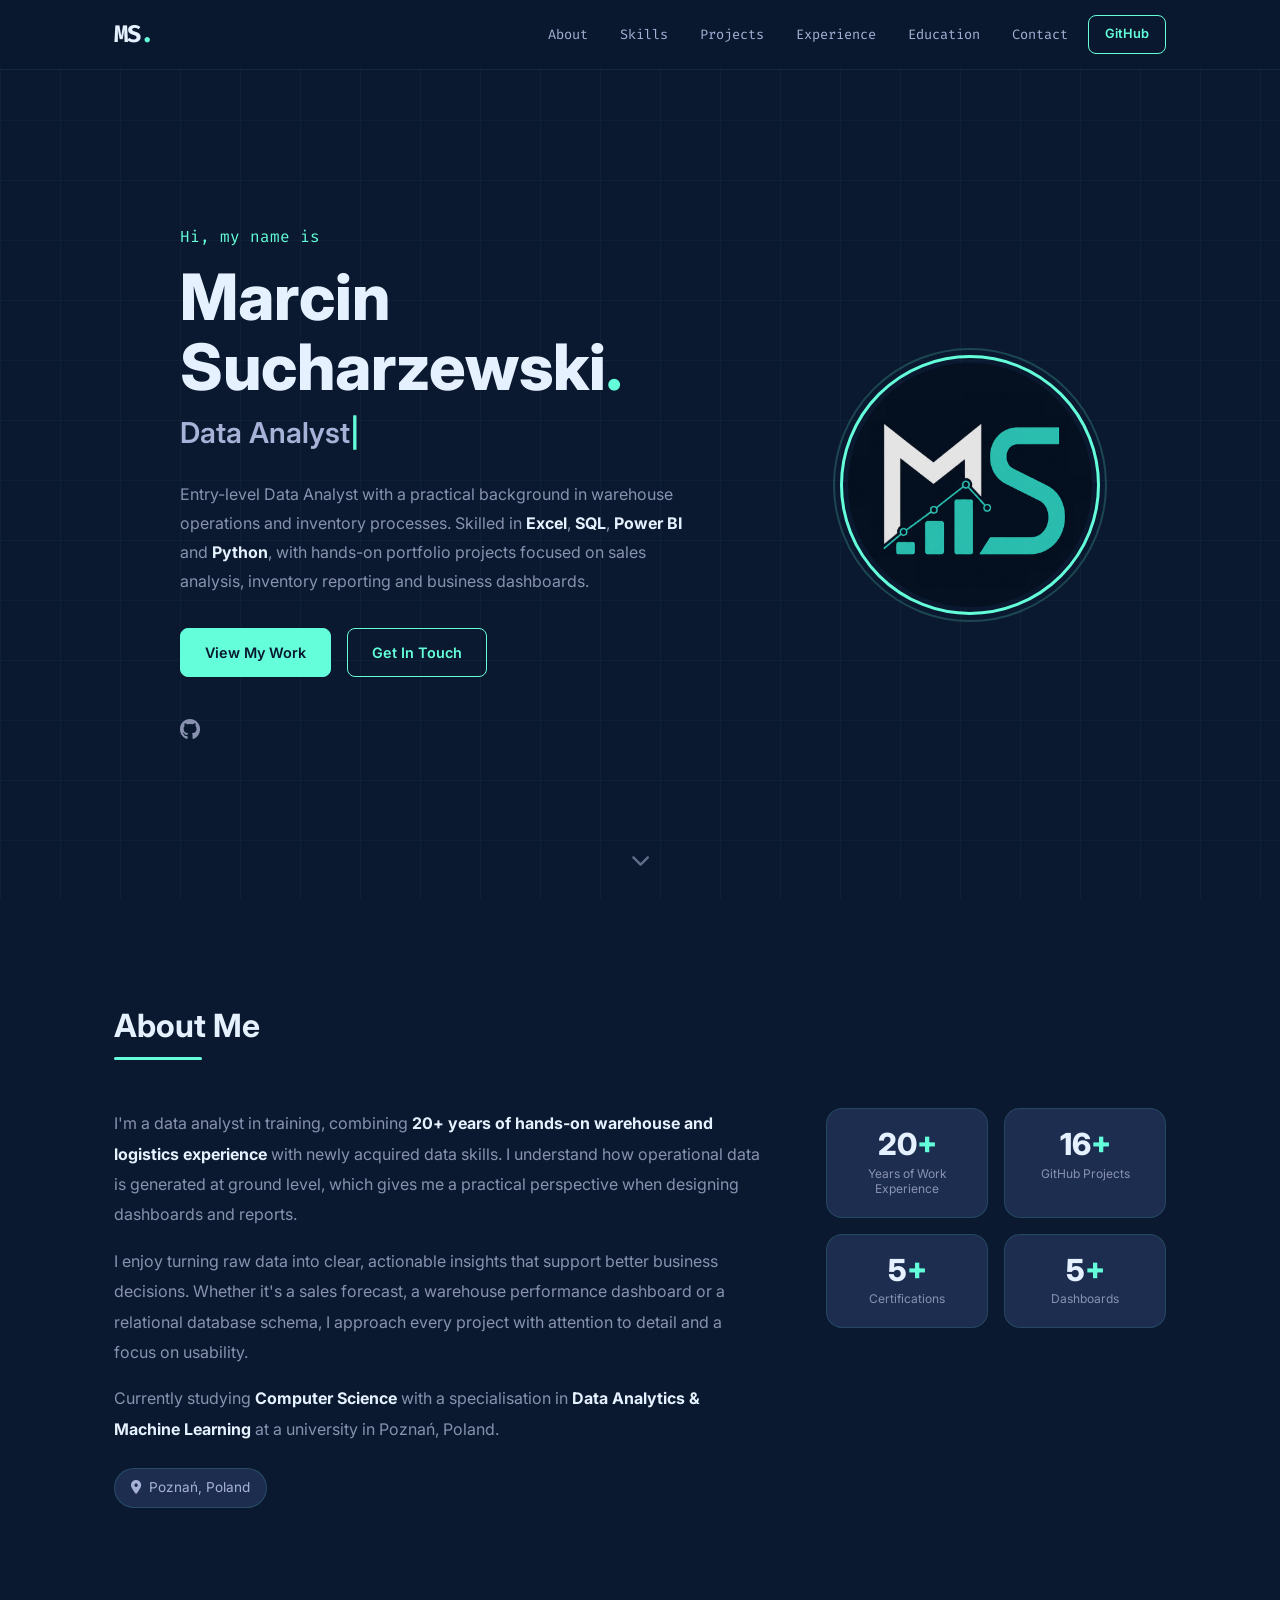
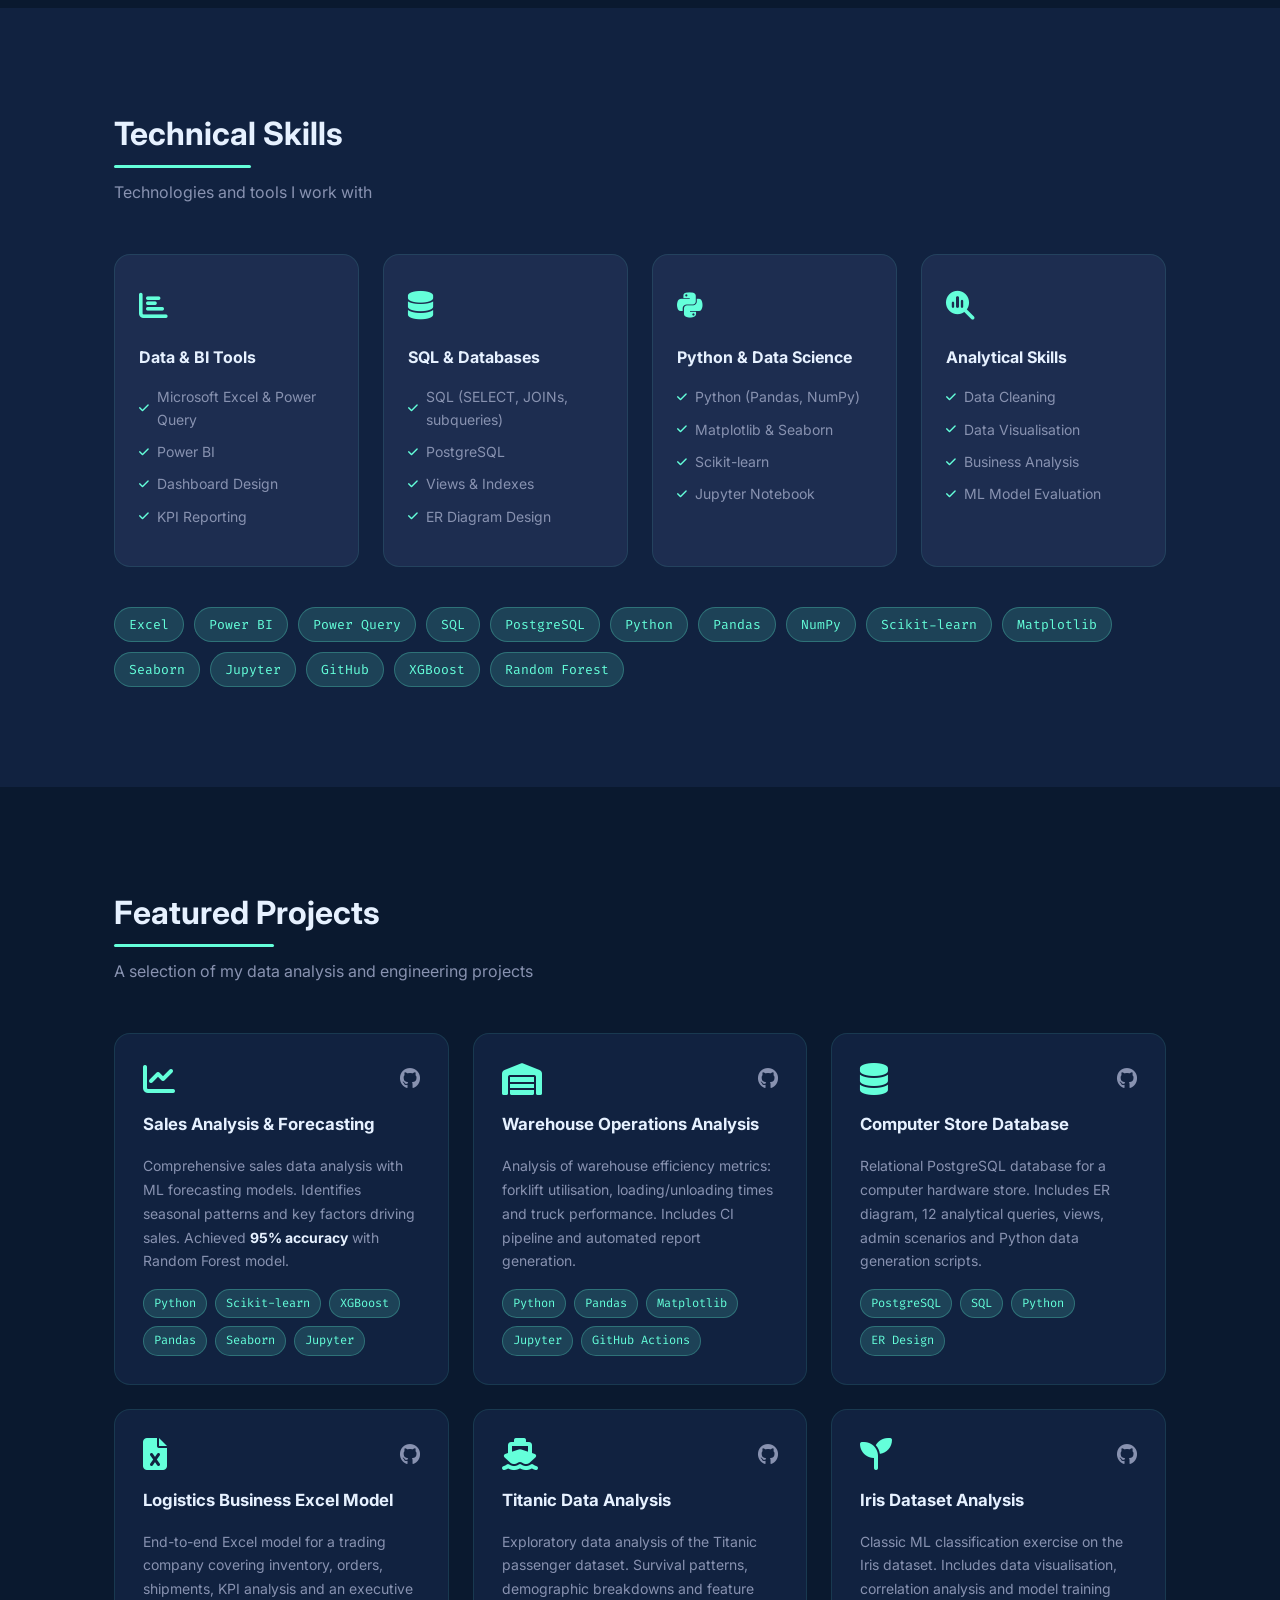
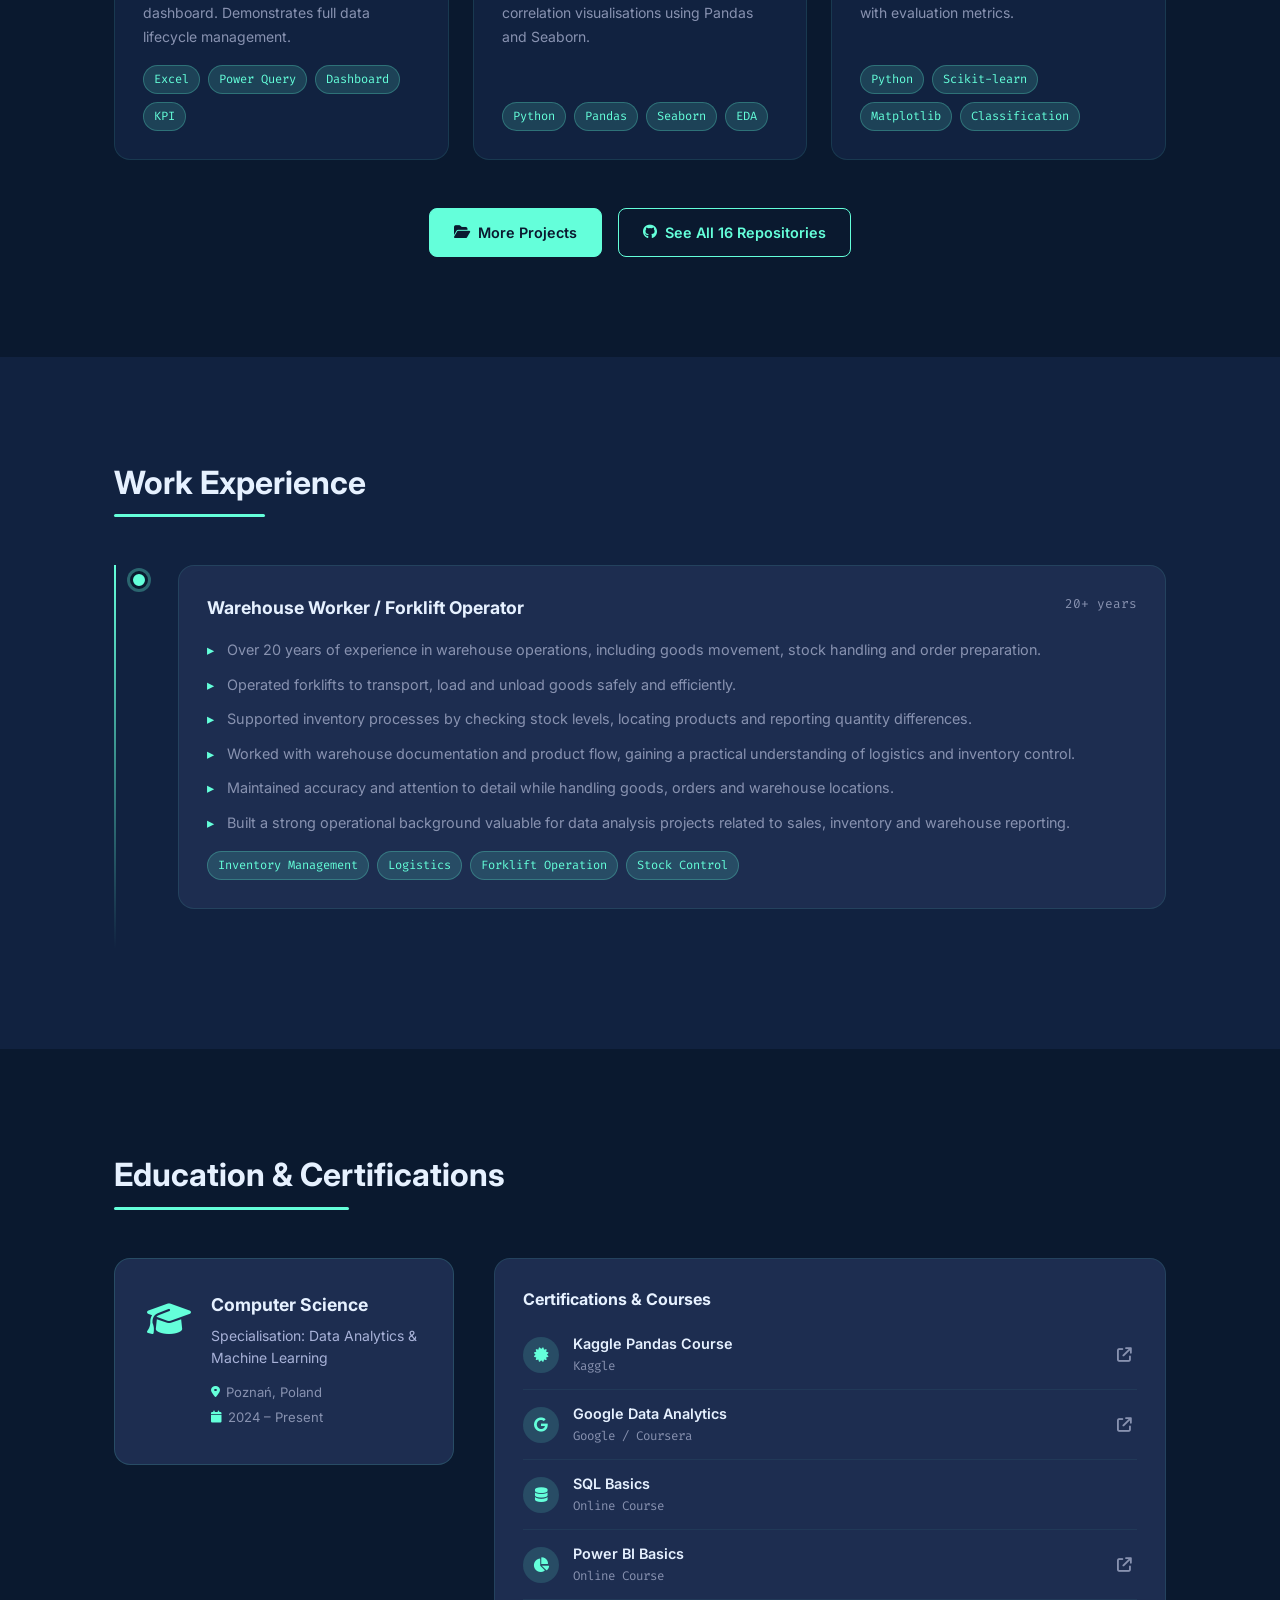
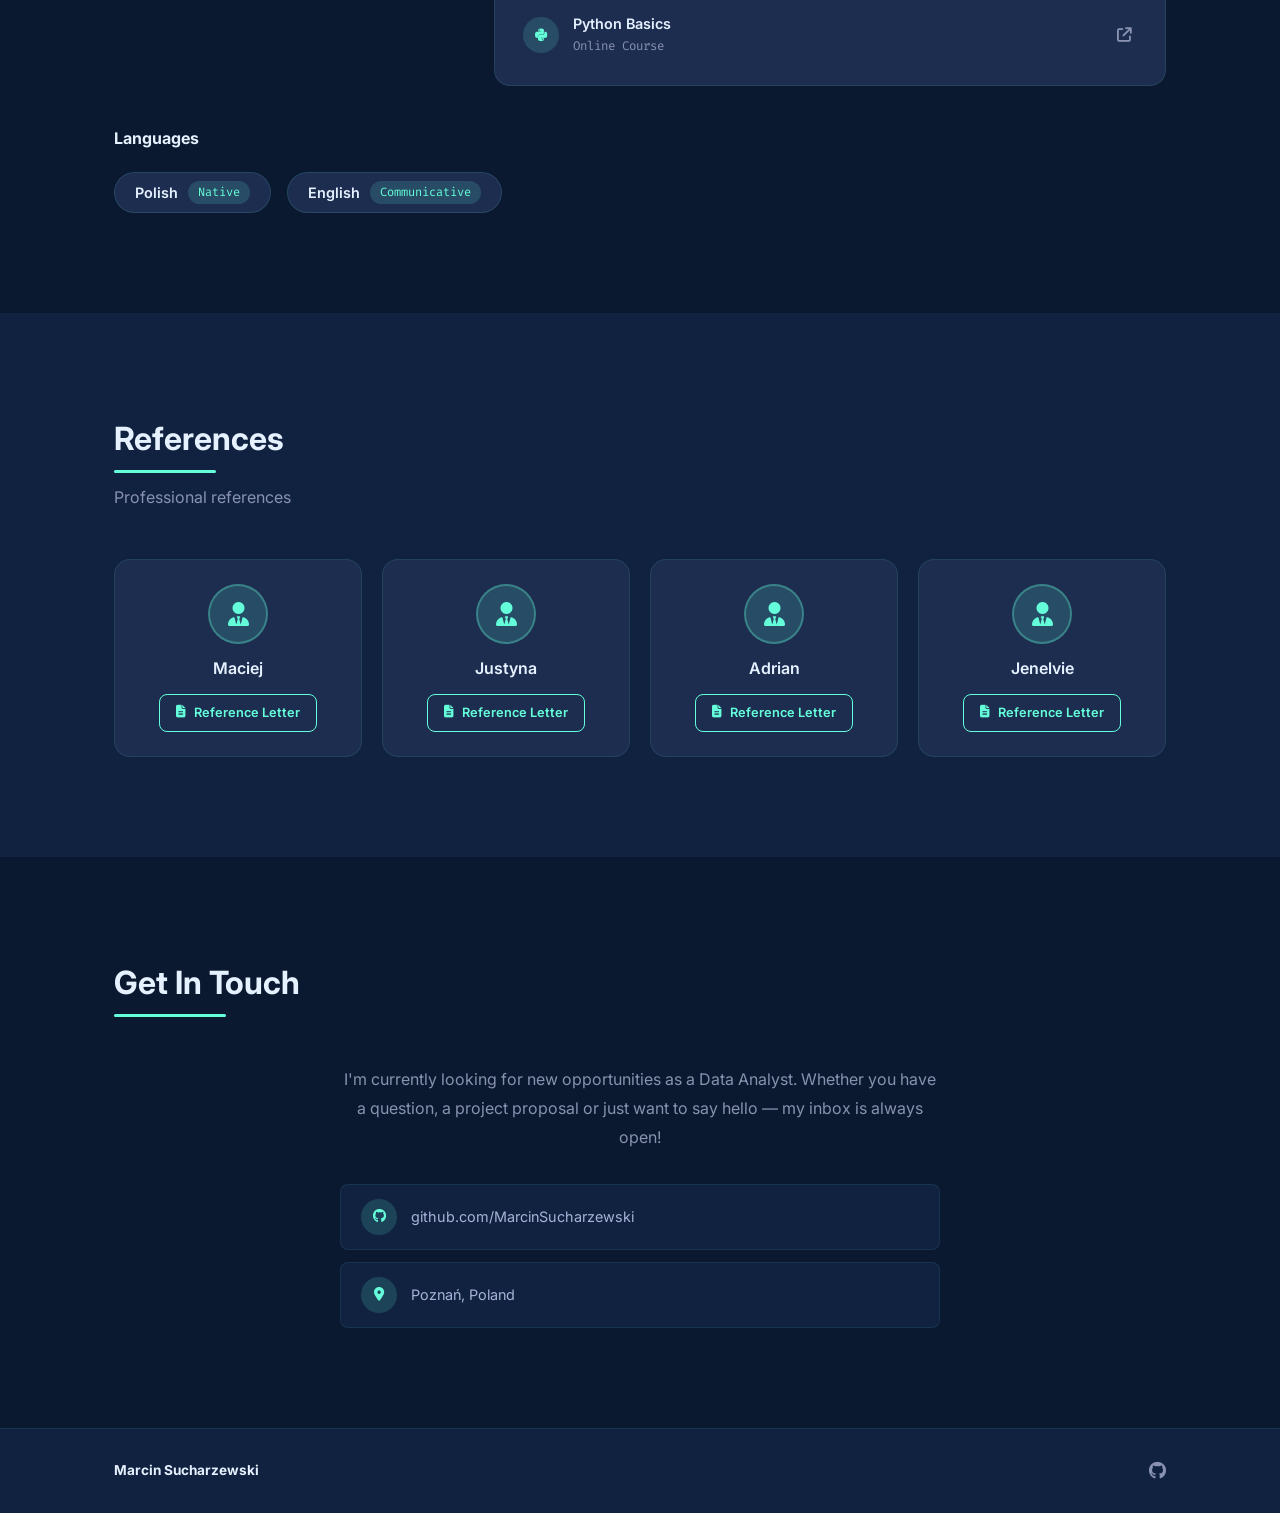
==== commit 56cb4cb1: "Logo" ====
--- a/index.html
+++ b/index.html
@@ -71,8 +71,14 @@
         </div>
         <div class="hero-visual fade-in-up" style="--delay: 0.3s">
           <div class="avatar-wrapper">
+            <!-- <img
+              src="https://avatars.githubusercontent.com/u/187550437?v=4"
+              alt="Marcin Sucharzewski"
+              class="avatar"
+              loading="lazy"
+            /> -->
             <img
-              src="https://avatars.githubusercontent.com/u/187550437?v=4"
+              src="logo-MS-duze-cut.png"
               alt="Marcin Sucharzewski"
               class="avatar"
               loading="lazy"
@@ -129,6 +135,10 @@
             <div class="stat-card">
               <span class="stat-number">5<span class="accent">+</span></span>
               <span class="stat-label">Certifications</span>
+            </div>
+            <div class="stat-card">
+              <span class="stat-number">5<span class="accent">+</span></span>
+              <span class="stat-label">Dashboards</span>
             </div>
             <!-- <div class="stat-card">
               <span class="stat-number">95<span class="accent">%</span></span>
@@ -510,7 +520,7 @@
             </div>
             <div class="lang-chip">
               <span class="lang-name">English</span>
-              <span class="lang-level communicative">Communicative</span>
+              <span class="lang-level native">Communicative</span>
             </div>
           </div>
         </div>
@@ -541,7 +551,7 @@
             <div class="ref-avatar"><i class="fa-solid fa-user-tie"></i></div>
             <div class="ref-body">
               <h4>Justyna</h4>
-              <span class="ref-company">OSJE Data</span>
+              <!-- <span class="ref-company">OSJE Data</span> -->
             </div>
             <a href="https://drive.google.com/file/d/1ulmBjpNFnwR7xFK1YxAezmtSa4ezJVz2/view?usp=drive_link"
                target="_blank" rel="noopener noreferrer" class="btn btn-sm btn-outline">
@@ -552,10 +562,10 @@
           <div class="reference-card">
             <div class="ref-avatar"><i class="fa-solid fa-user-tie"></i></div>
             <div class="ref-body">
-              <h4>Marta</h4>
+              <h4>Adrian</h4>
               <!-- <span class="ref-company">OSJE</span> -->
             </div>
-            <a href="https://drive.google.com/file/d/1CBGpFM5sLPDwJtKBAOcRGd8TEzpwddo3/view?usp=drive_link"
+            <a href="https://drive.google.com/file/d/1gPUbTXOiPZaCaClbnVq1OjaDwOxDbWd8/view?usp=drive_link"
                target="_blank" rel="noopener noreferrer" class="btn btn-sm btn-outline">
               <i class="fa-solid fa-file-lines"></i> Reference Letter
             </a>
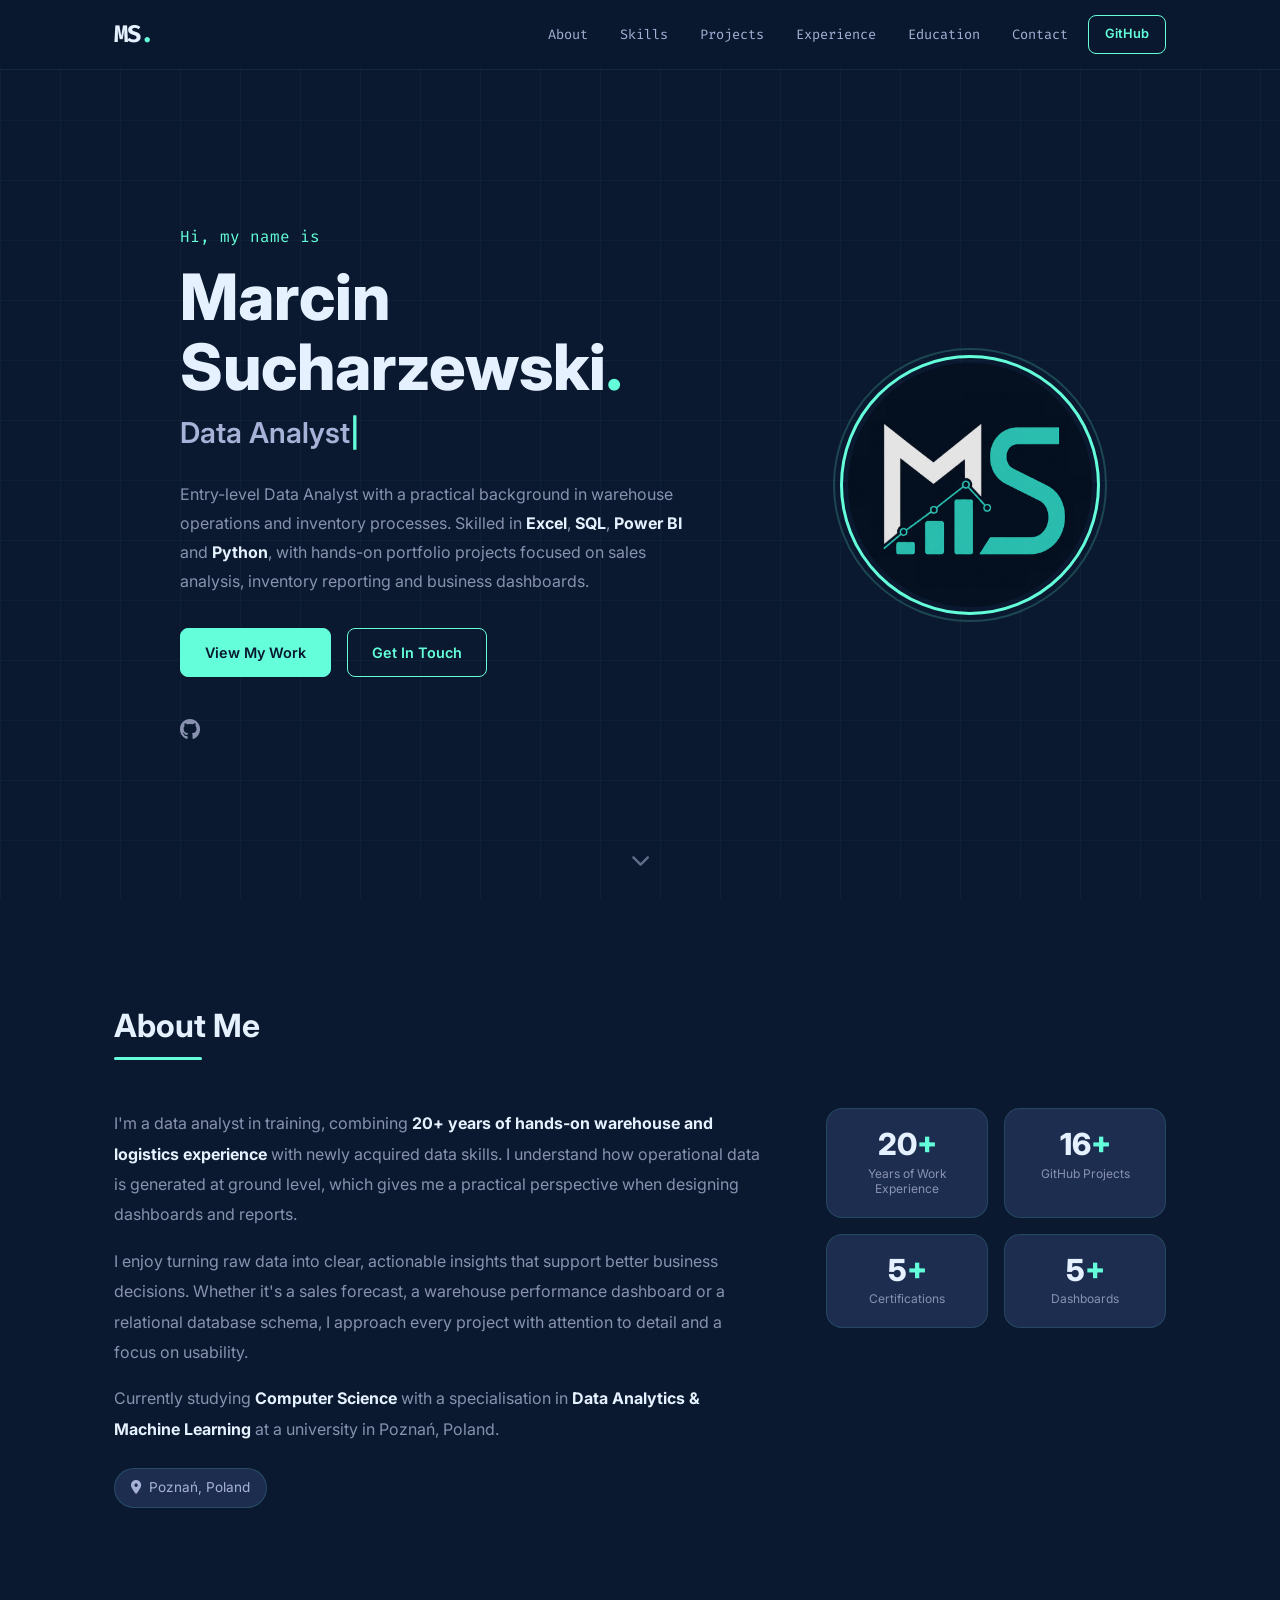
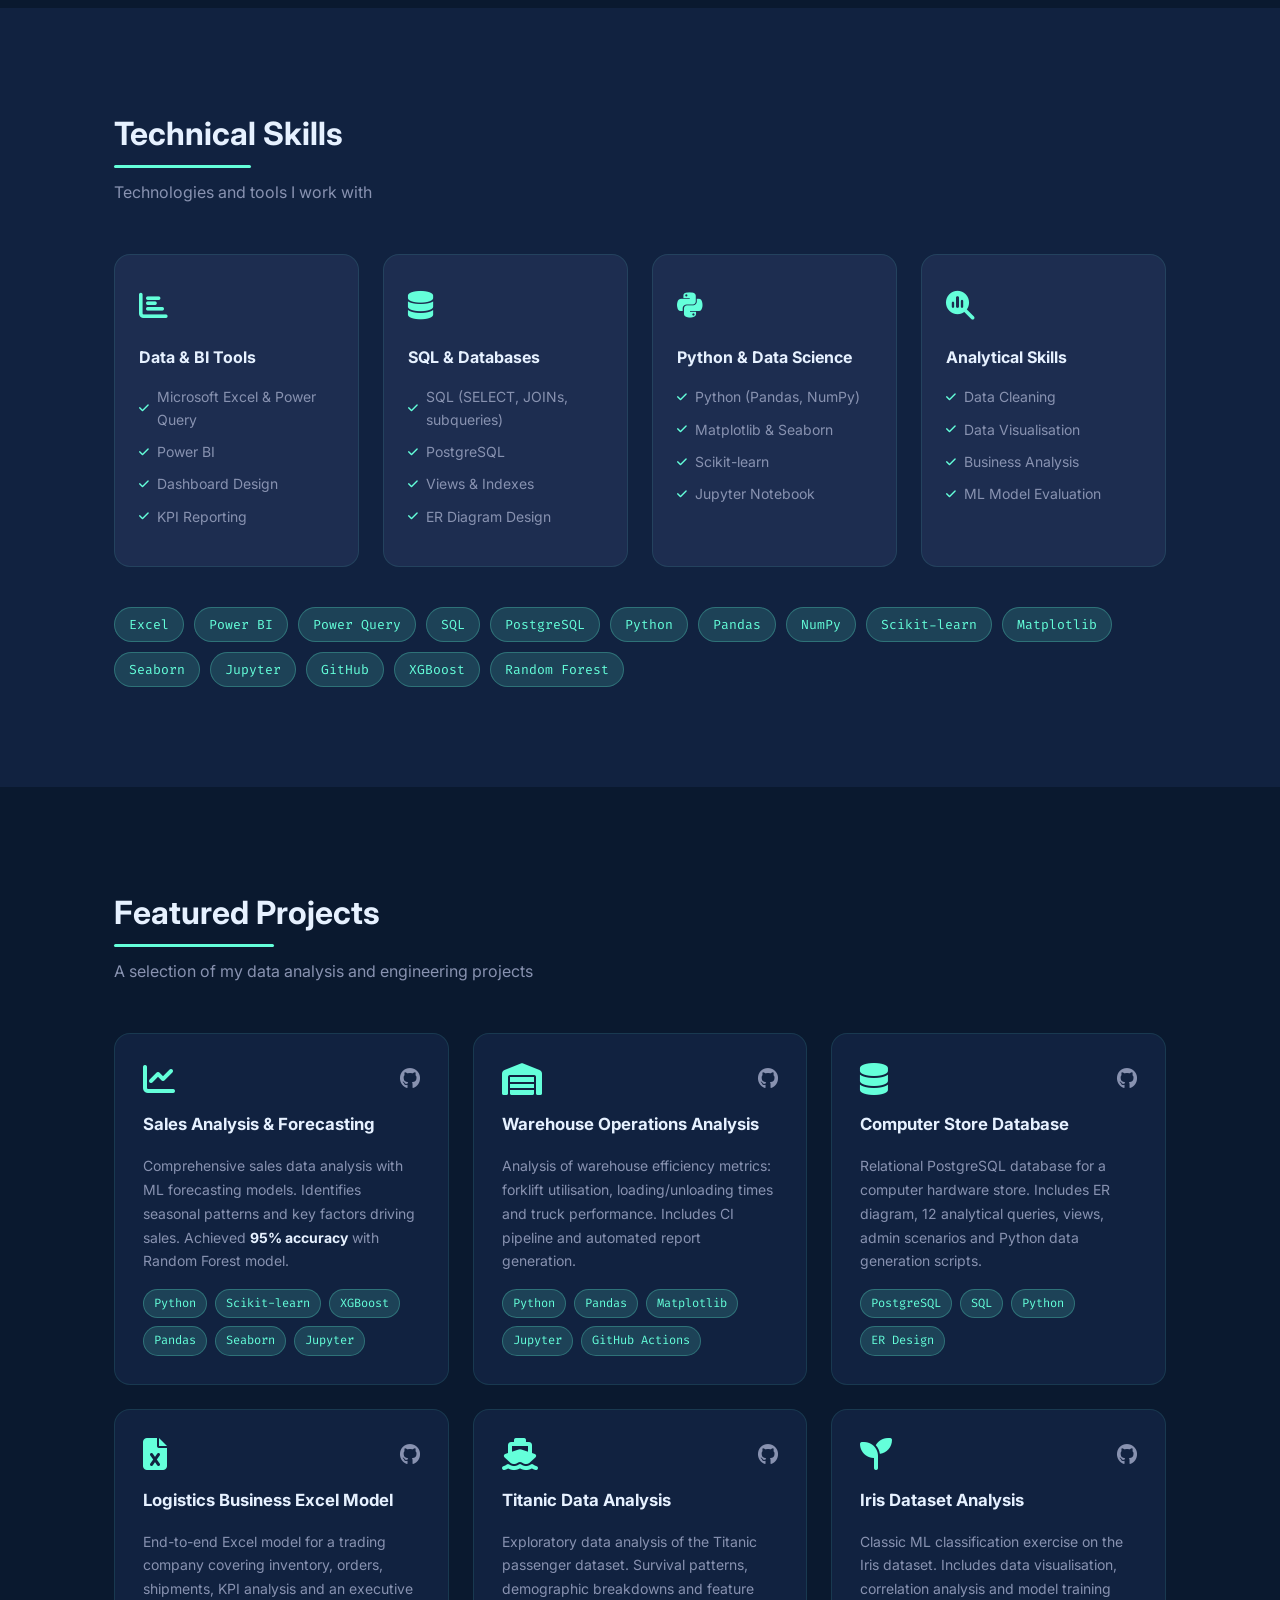
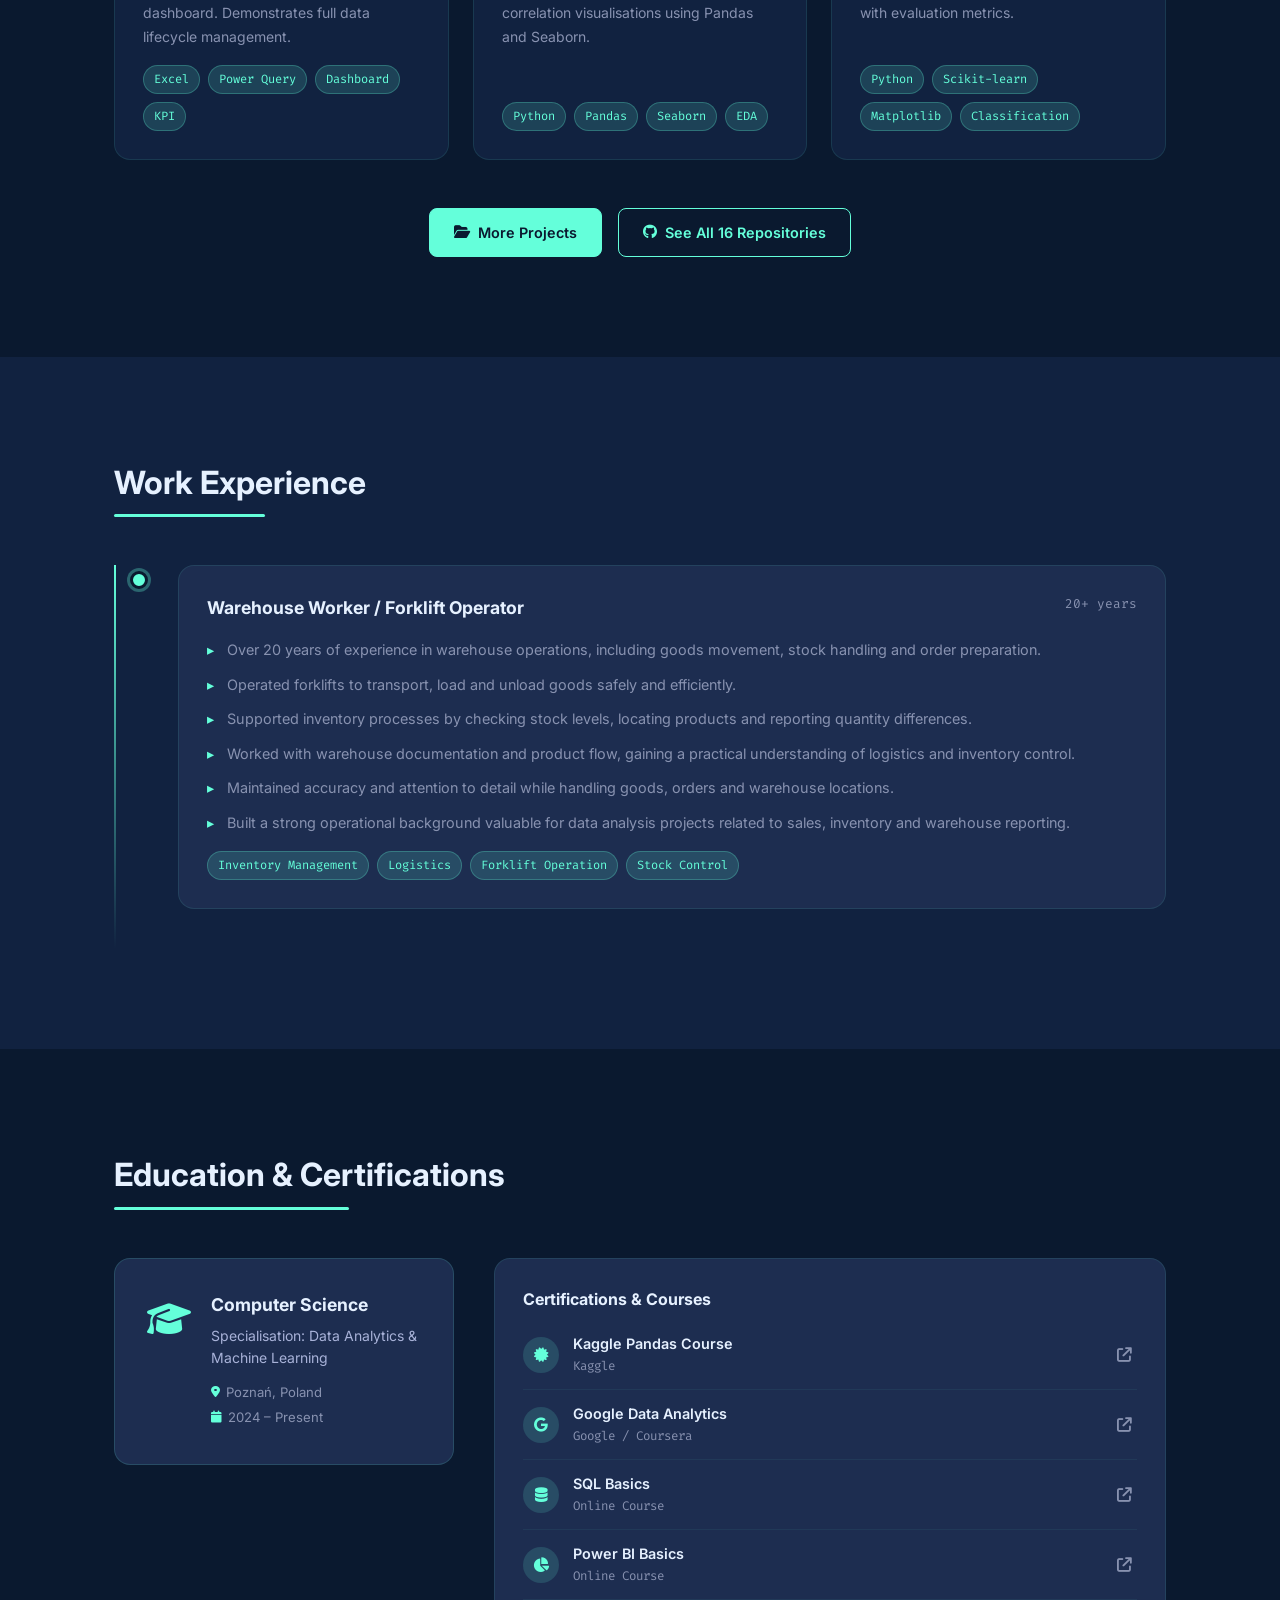
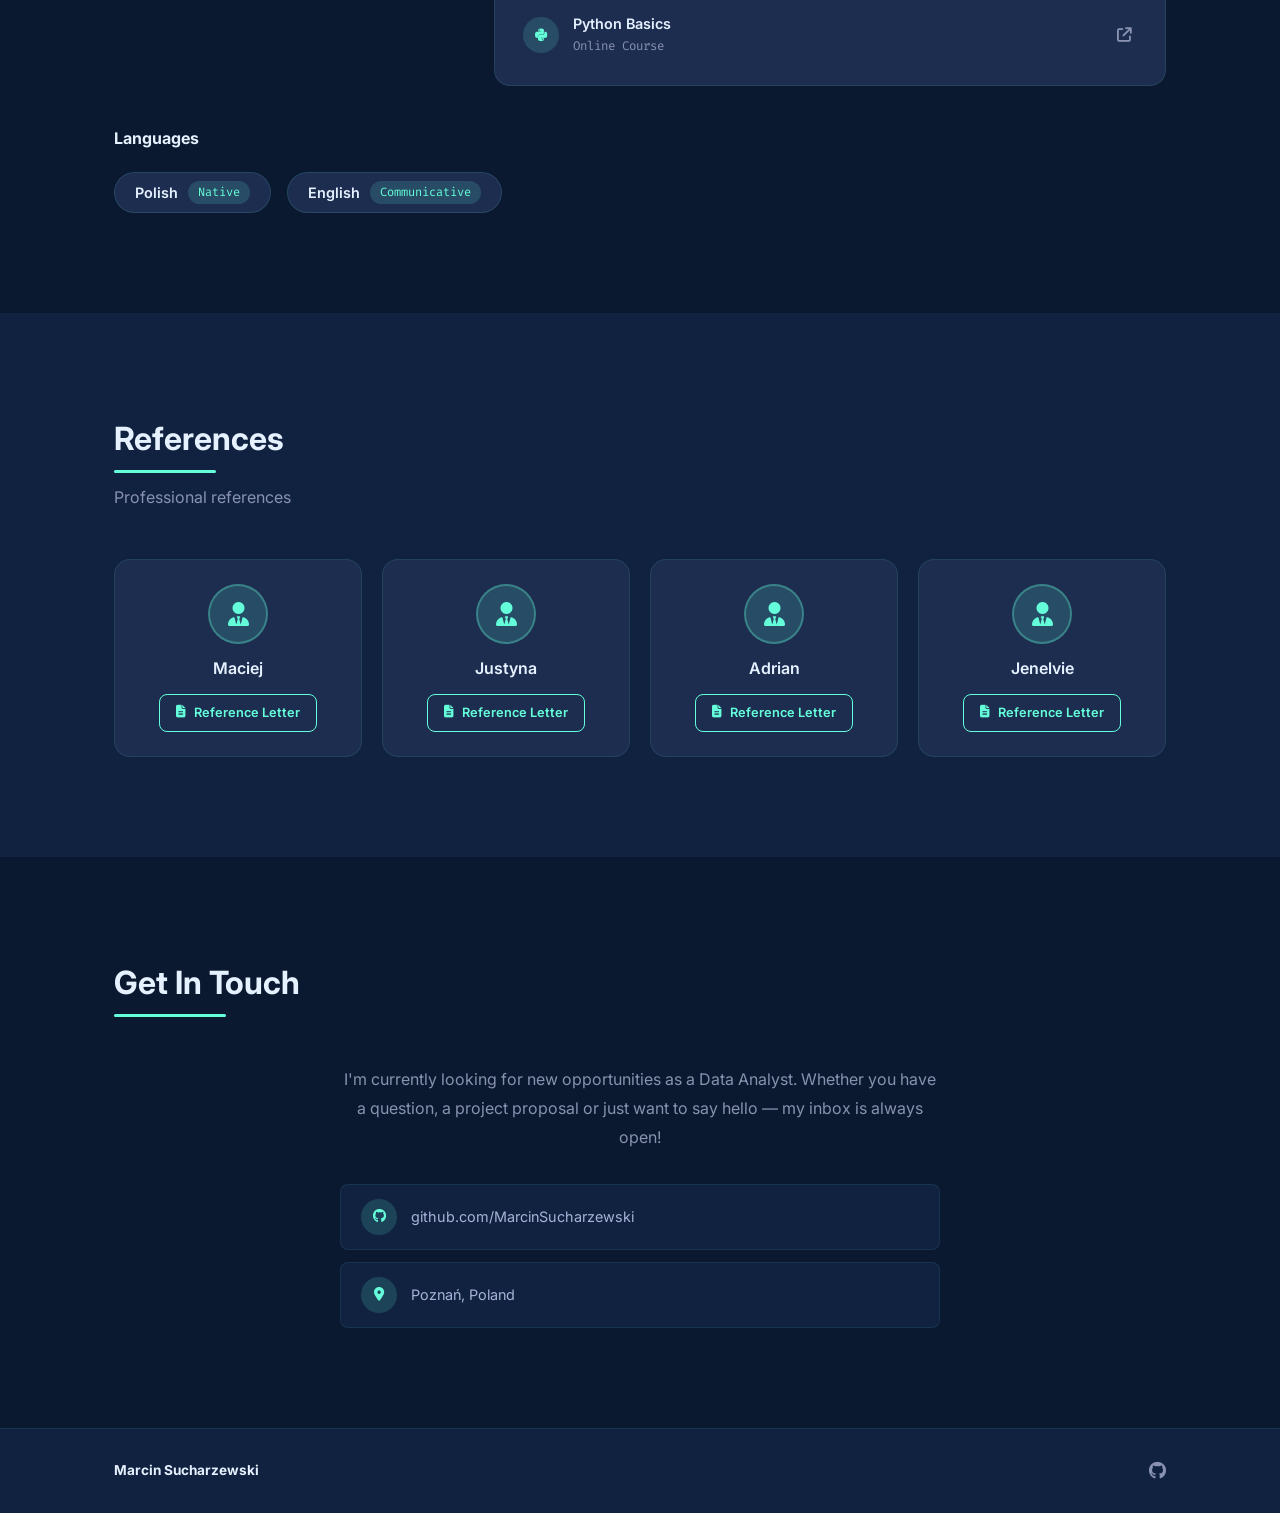
==== commit 86497596: "Kaggle" ====
--- a/index.html
+++ b/index.html
@@ -480,9 +480,9 @@
                 <span class="course-name">SQL Basics</span>
                 <span class="course-provider">Online Course</span>
               </div>
-              <!-- <a href="" target="_blank" rel="noopener noreferrer" class="course-link" aria-label="View SQL Basics certificate">
+              <a href="https://drive.google.com/file/d/1rn6T4l5Qq1I6fK3T3i9o7nfxDGb0fMzy/view?usp=drive_link" target="_blank" rel="noopener noreferrer" class="course-link" aria-label="View SQL Basics certificate">
                 <i class="fa-solid fa-arrow-up-right-from-square"></i>
-              </a> -->
+              </a>
             </div>
 
             <div class="course-item">
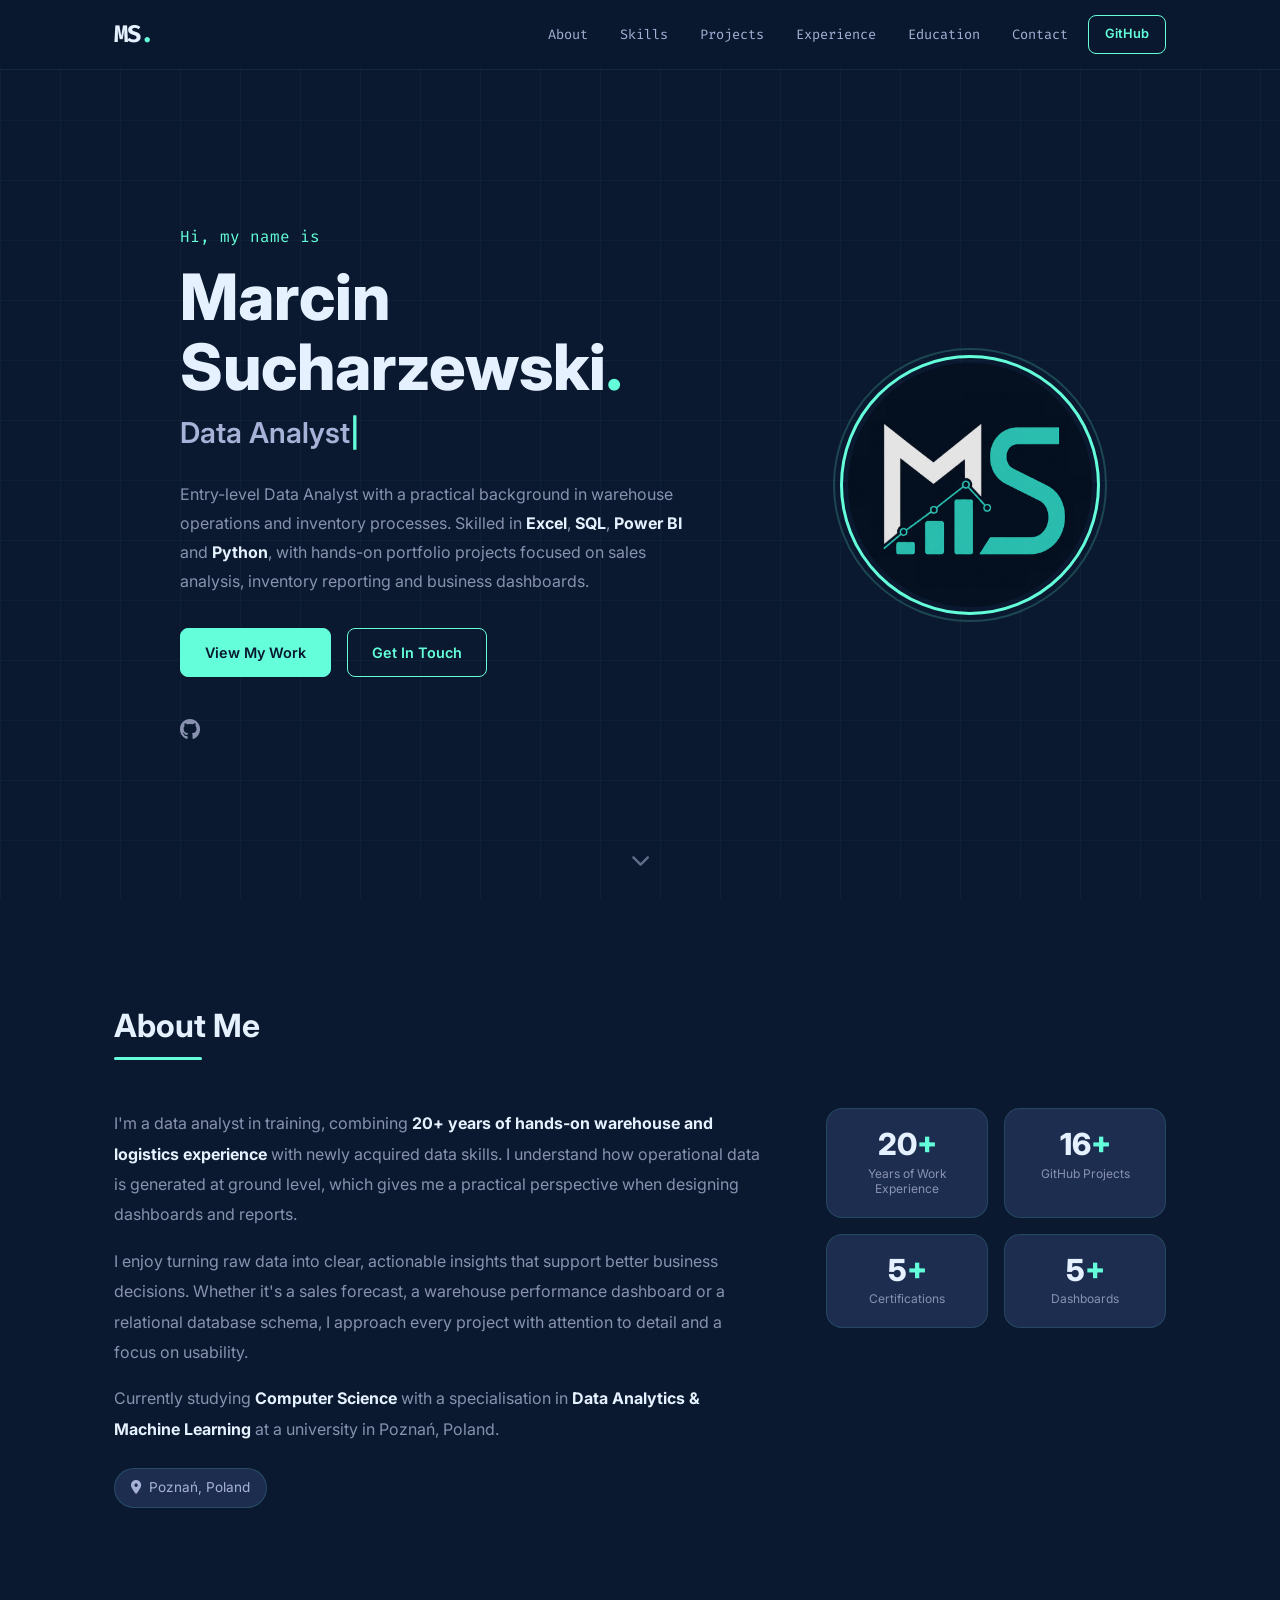
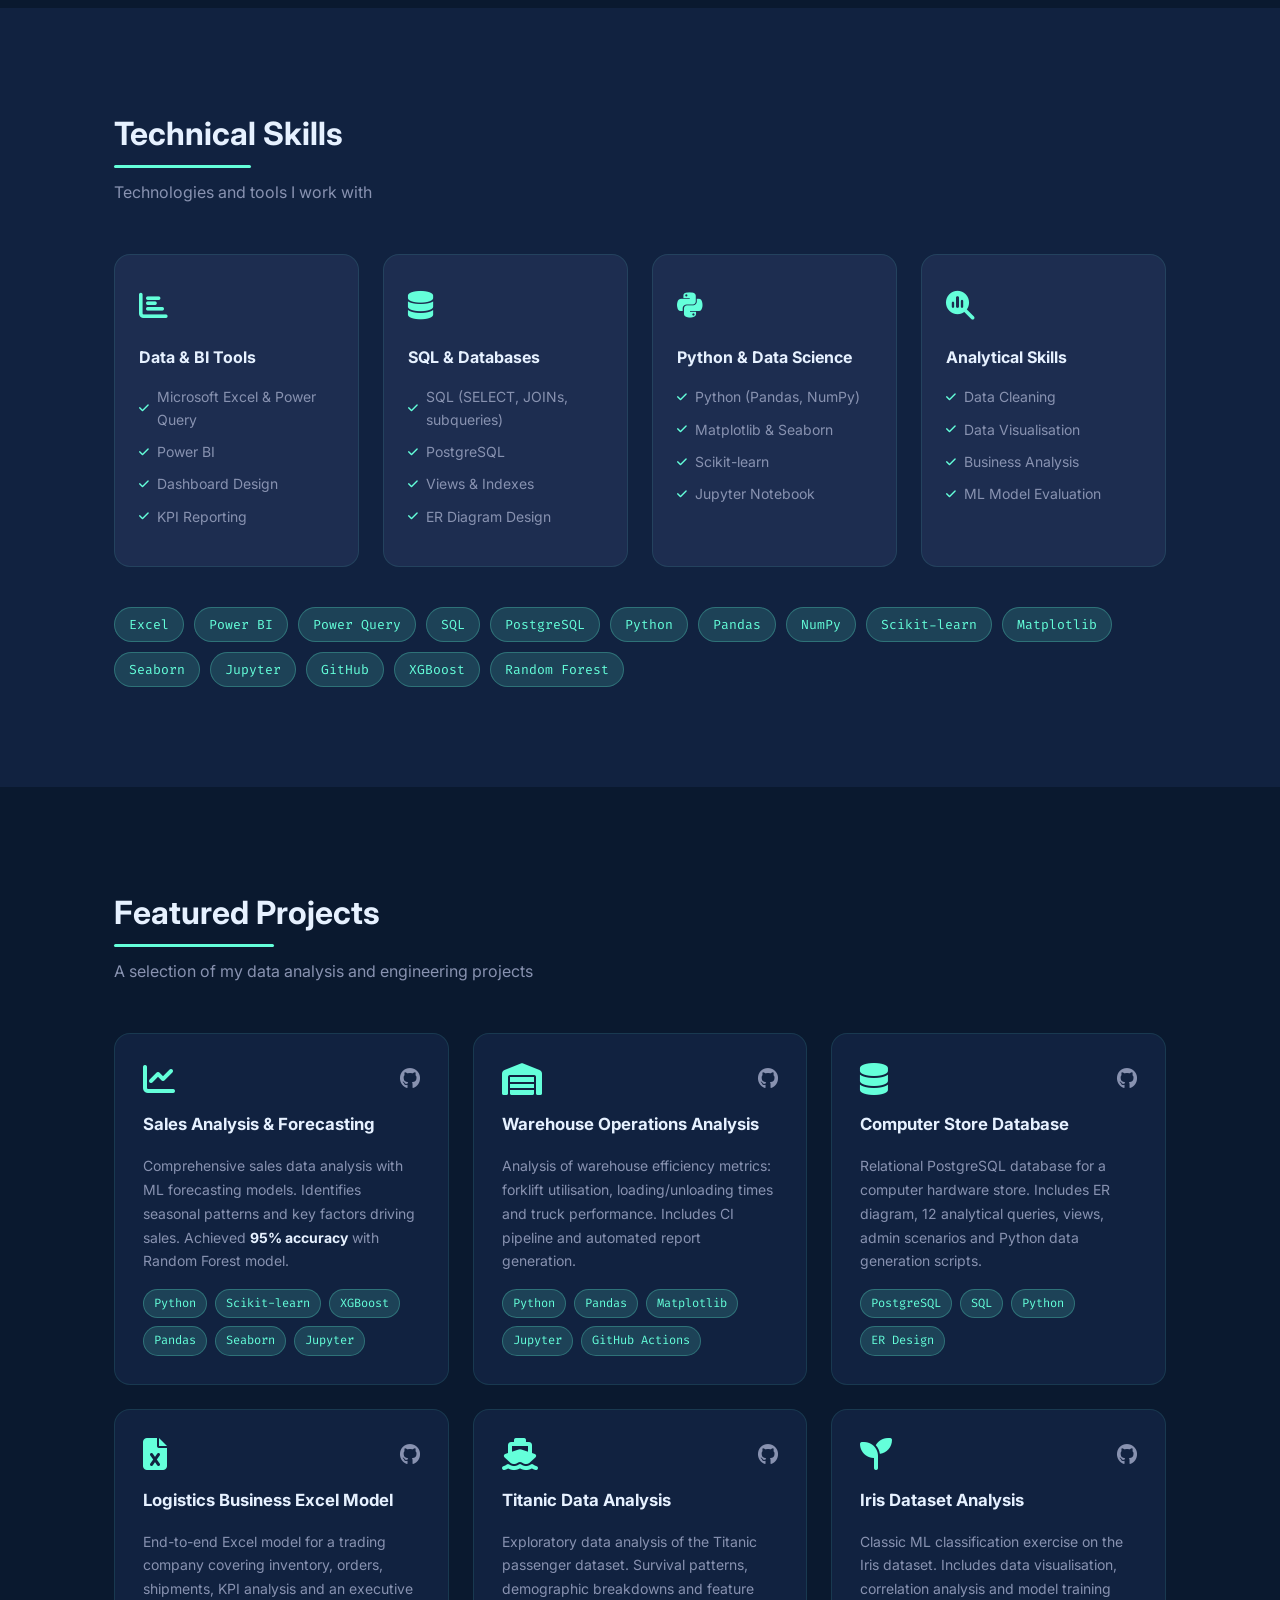
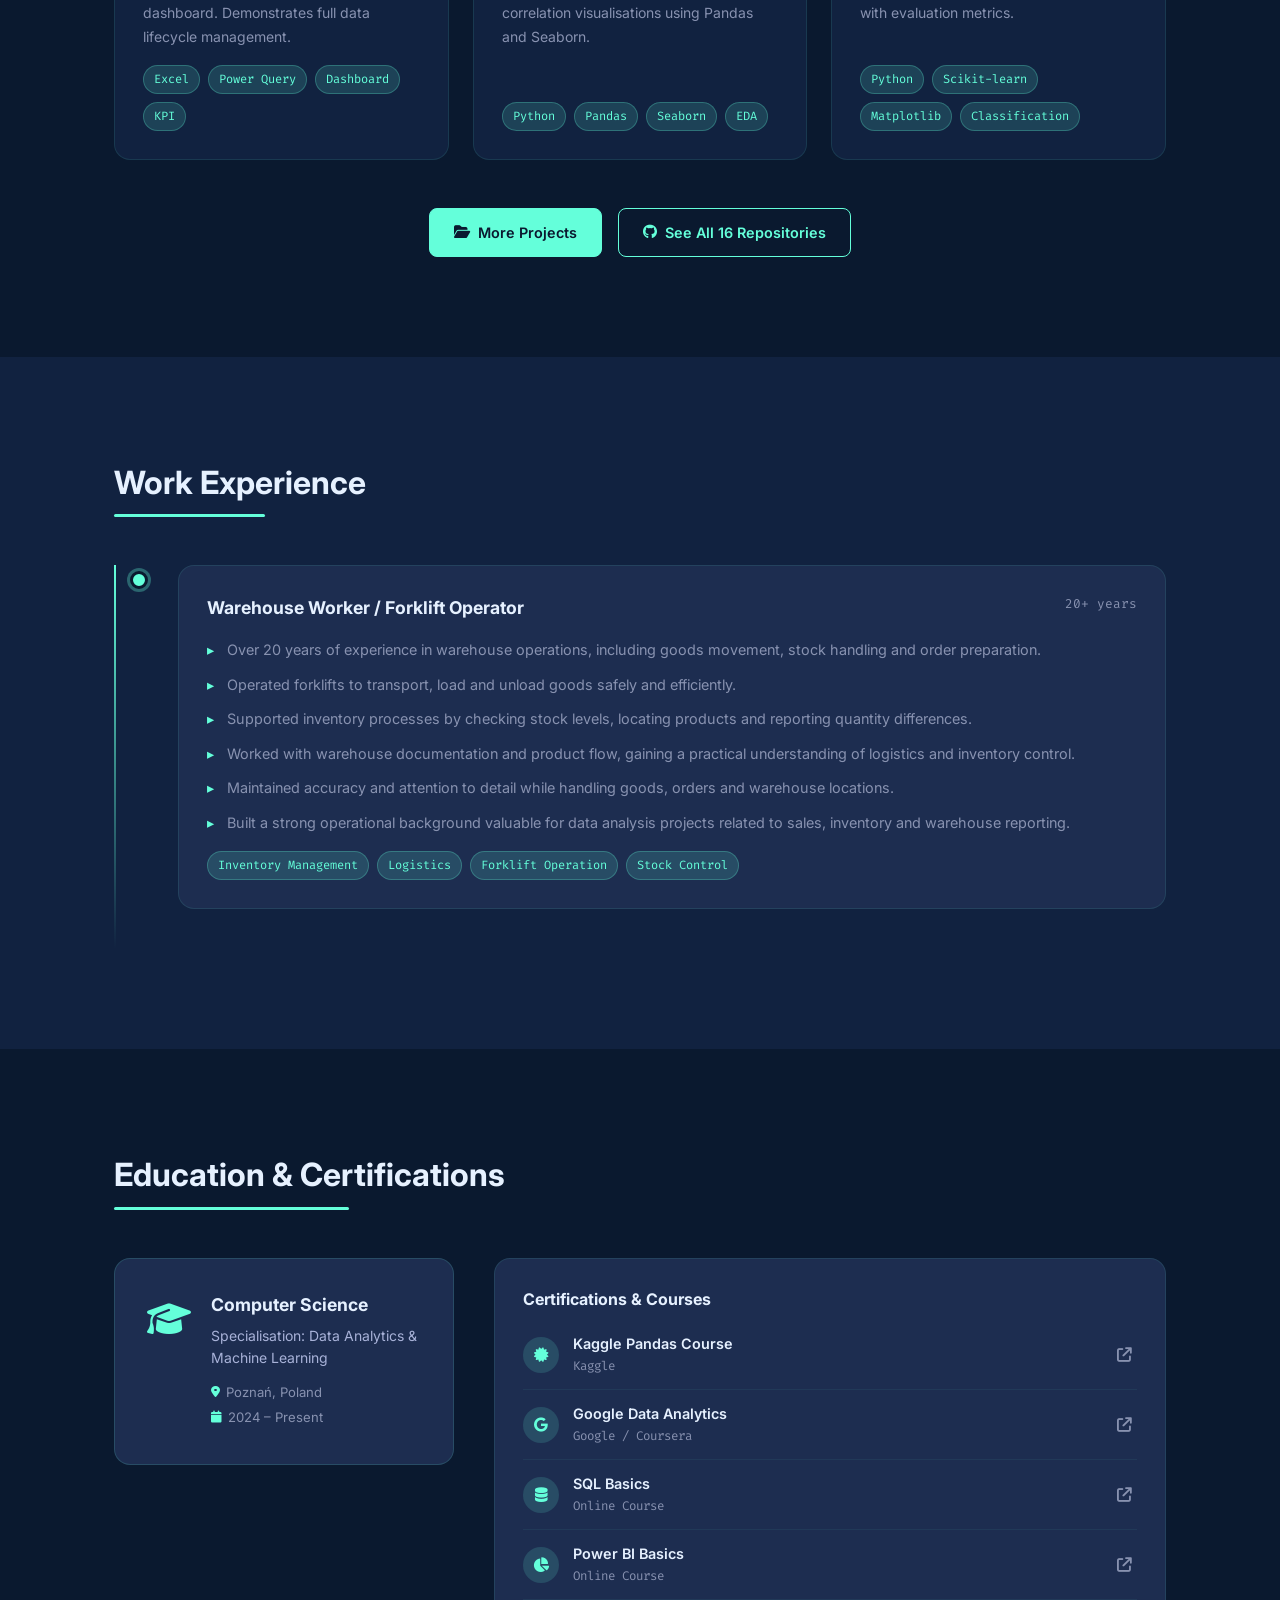
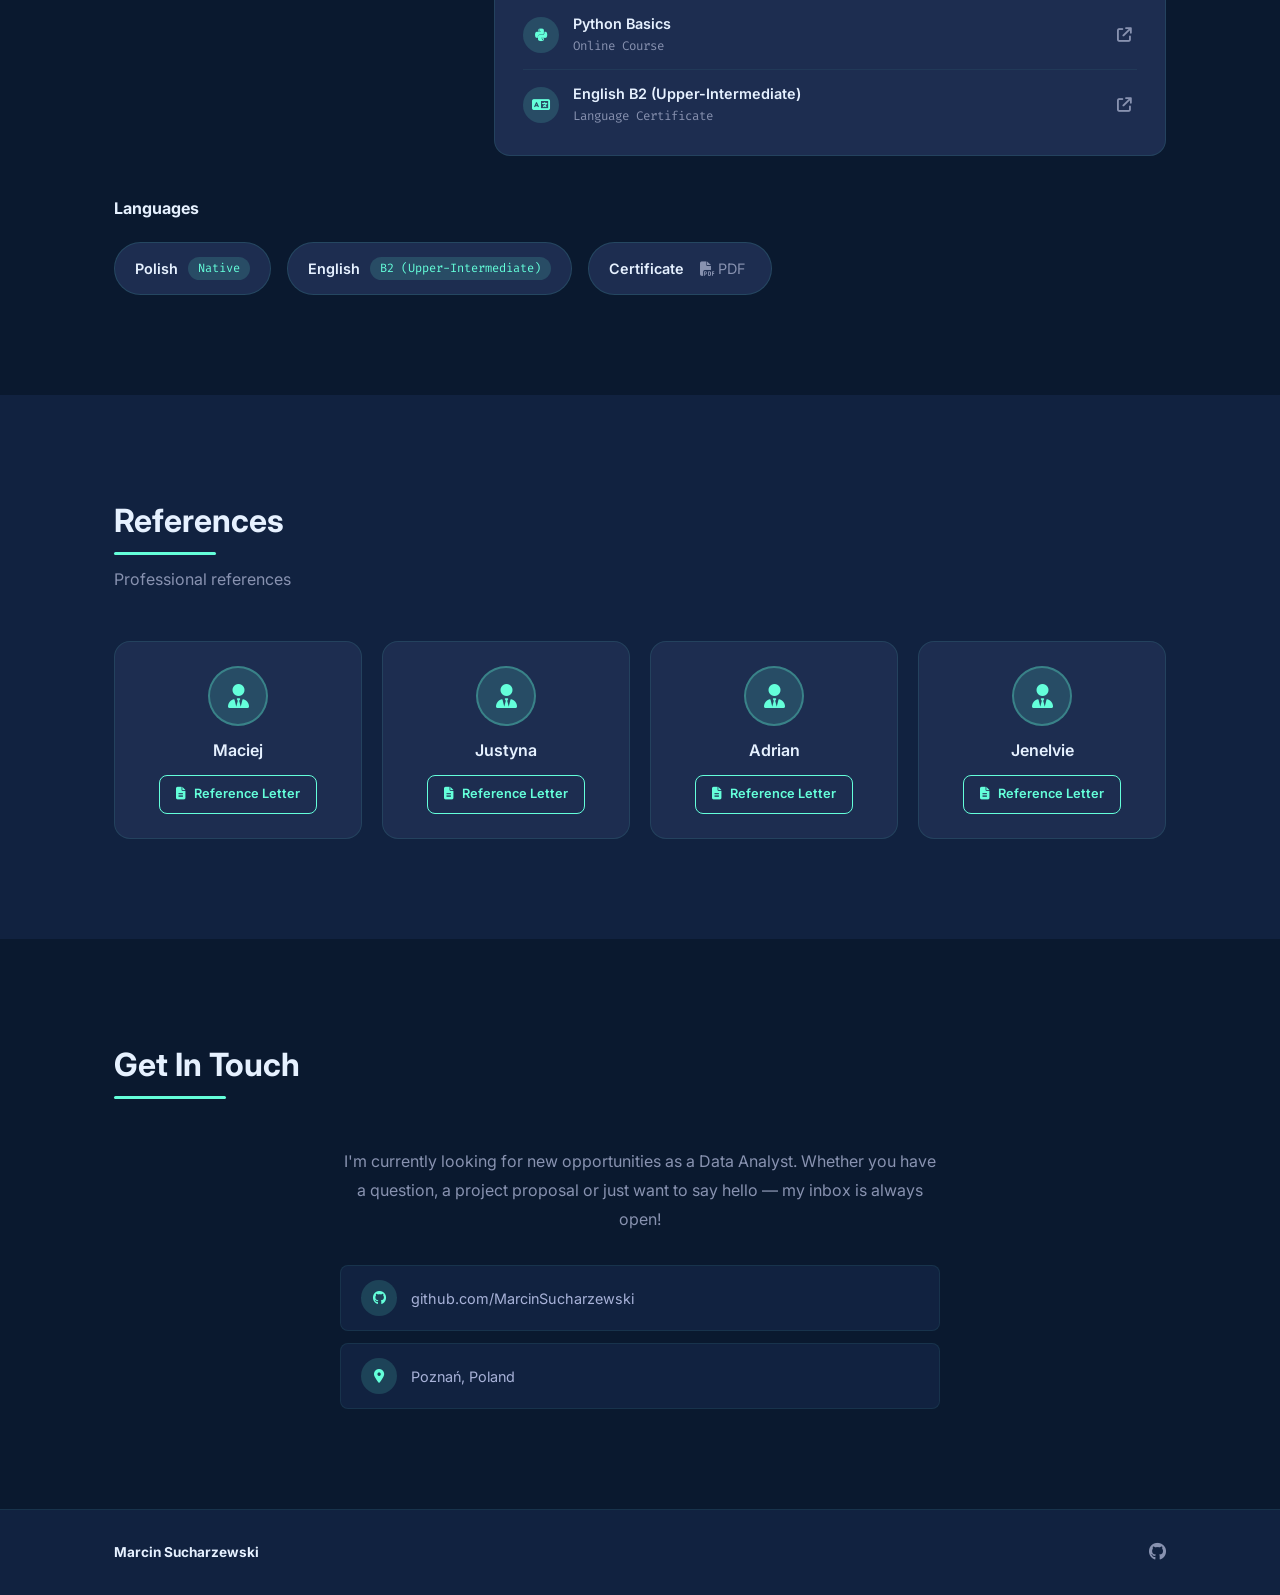
==== commit 77838ca6: "CertyfikatAng" ====
--- a/index.html
+++ b/index.html
@@ -507,6 +507,17 @@
               </a>
             </div>
 
+            <div class="course-item">
+              <div class="course-icon"><i class="fa-solid fa-language"></i></div>
+              <div class="course-body">
+                <span class="course-name">English B2 (Upper-Intermediate)</span>
+                <span class="course-provider">Language Certificate</span>
+              </div>
+              <a href="certificates/english-b2-upper-intermediate.pdf" target="_blank" rel="noopener noreferrer" class="course-link" aria-label="View English B2 certificate PDF">
+                <i class="fa-solid fa-arrow-up-right-from-square"></i>
+              </a>
+            </div>
+
           </div>
         </div>
 
@@ -520,7 +531,13 @@
             </div>
             <div class="lang-chip">
               <span class="lang-name">English</span>
-              <span class="lang-level native">Communicative</span>
+              <span class="lang-level native">B2 (Upper-Intermediate)</span>
+            </div>
+            <div class="lang-chip">
+              <span class="lang-name">Certificate</span>
+              <a href="certificates/english-b2-upper-intermediate.pdf" target="_blank" rel="noopener noreferrer" class="course-link" aria-label="Open English B2 certificate PDF">
+                <i class="fa-solid fa-file-pdf"></i> PDF
+              </a>
             </div>
           </div>
         </div>
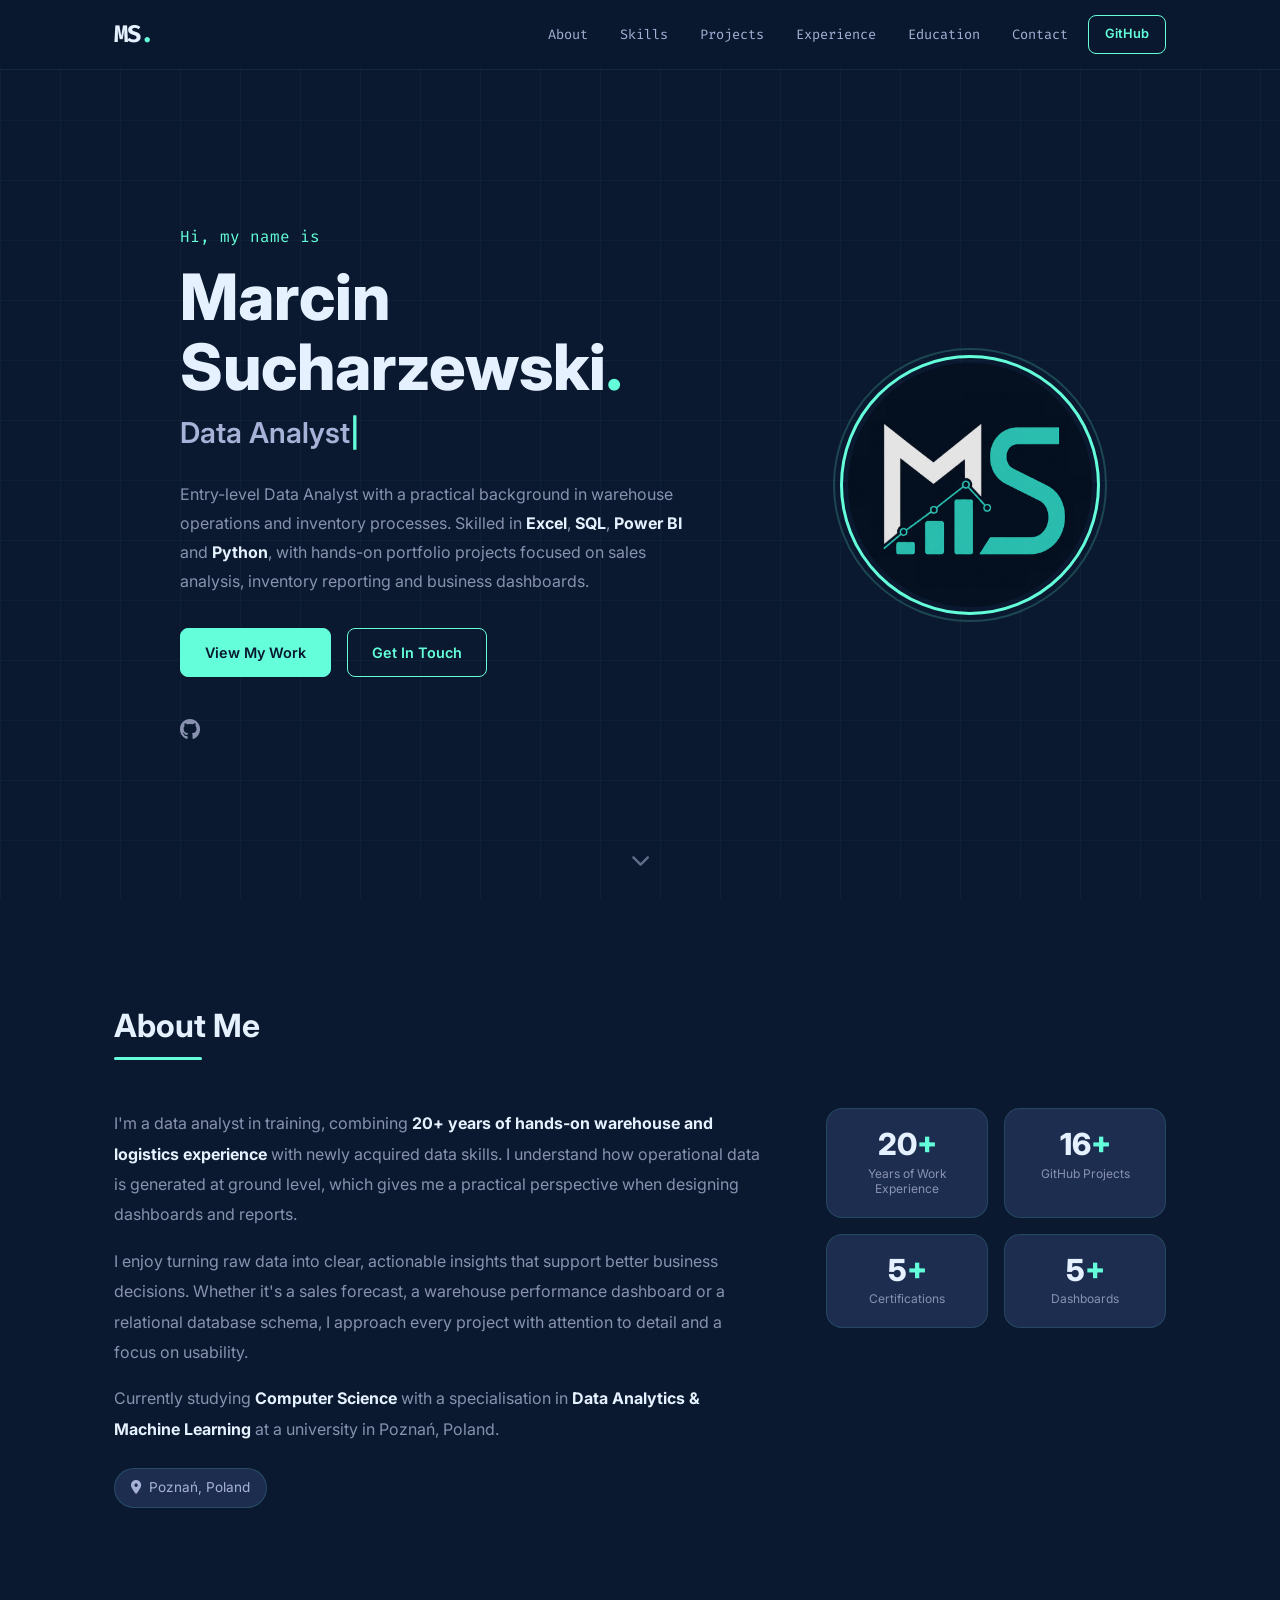
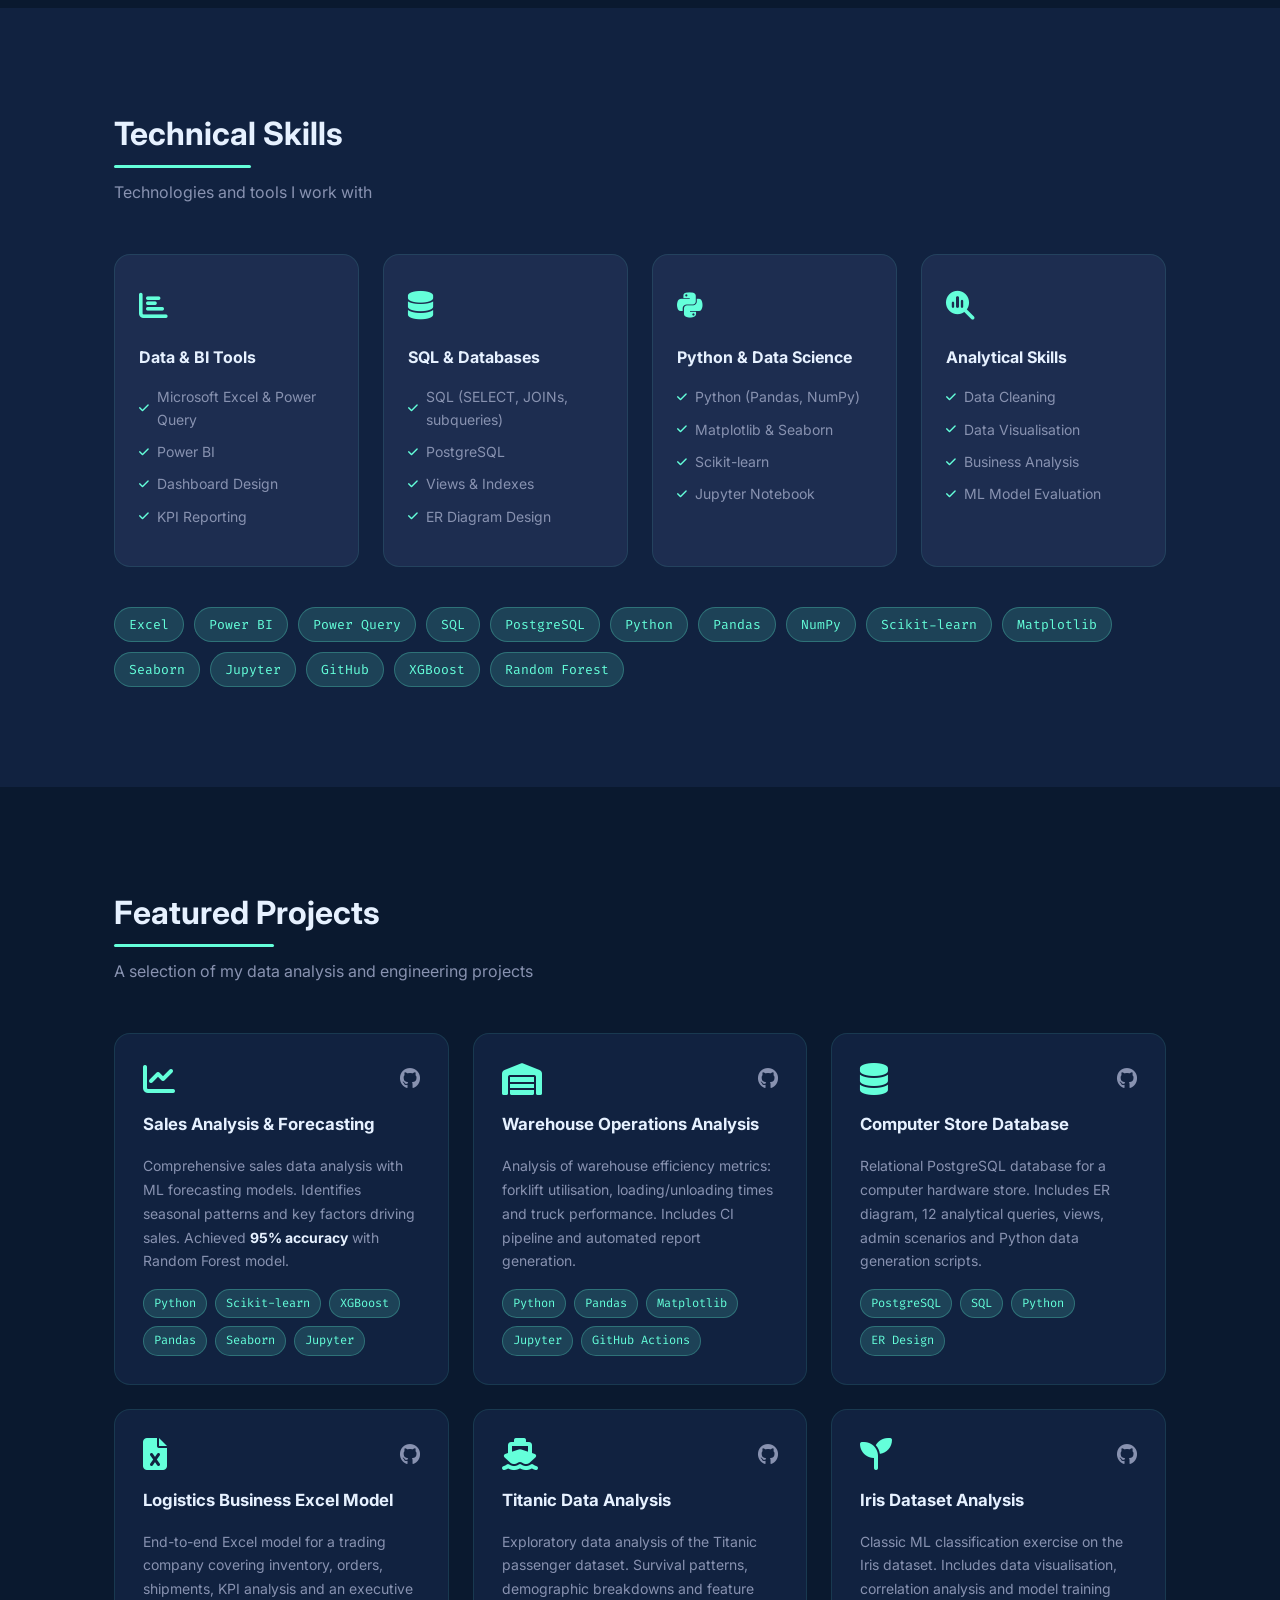
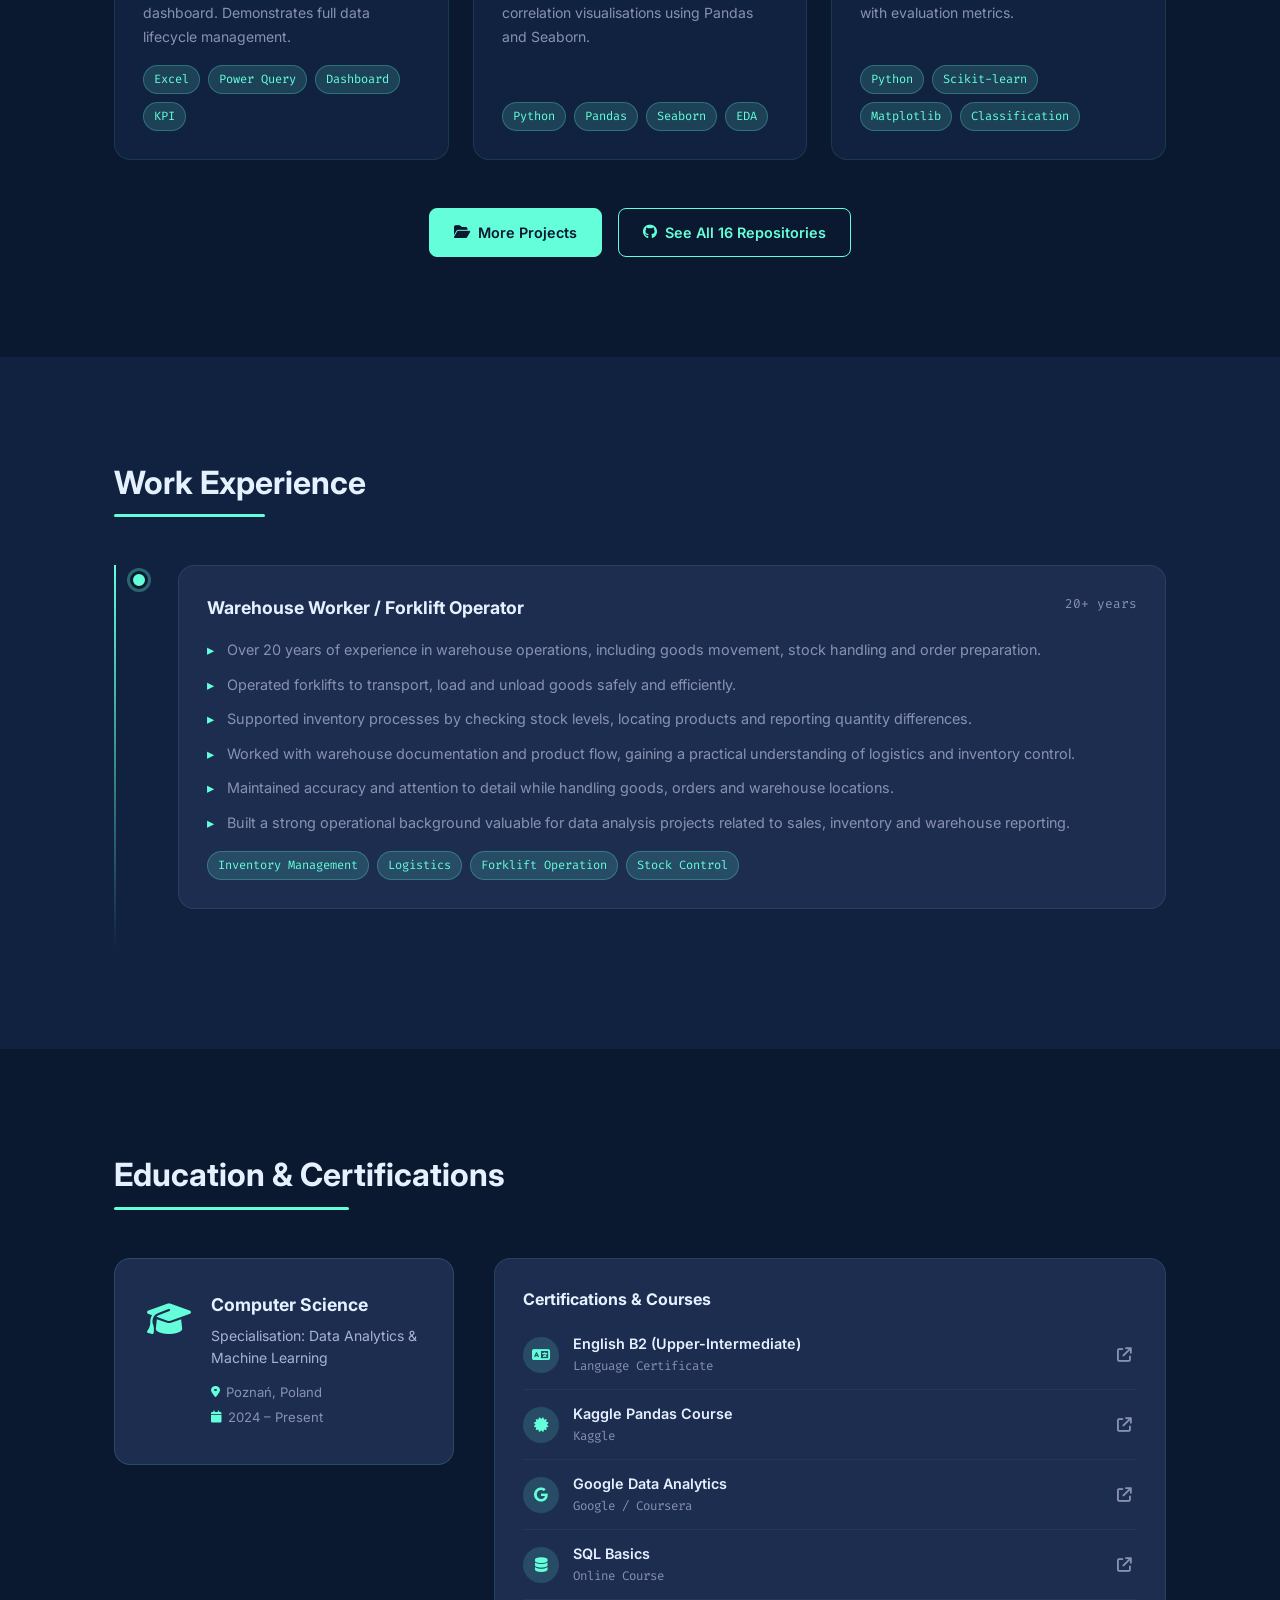
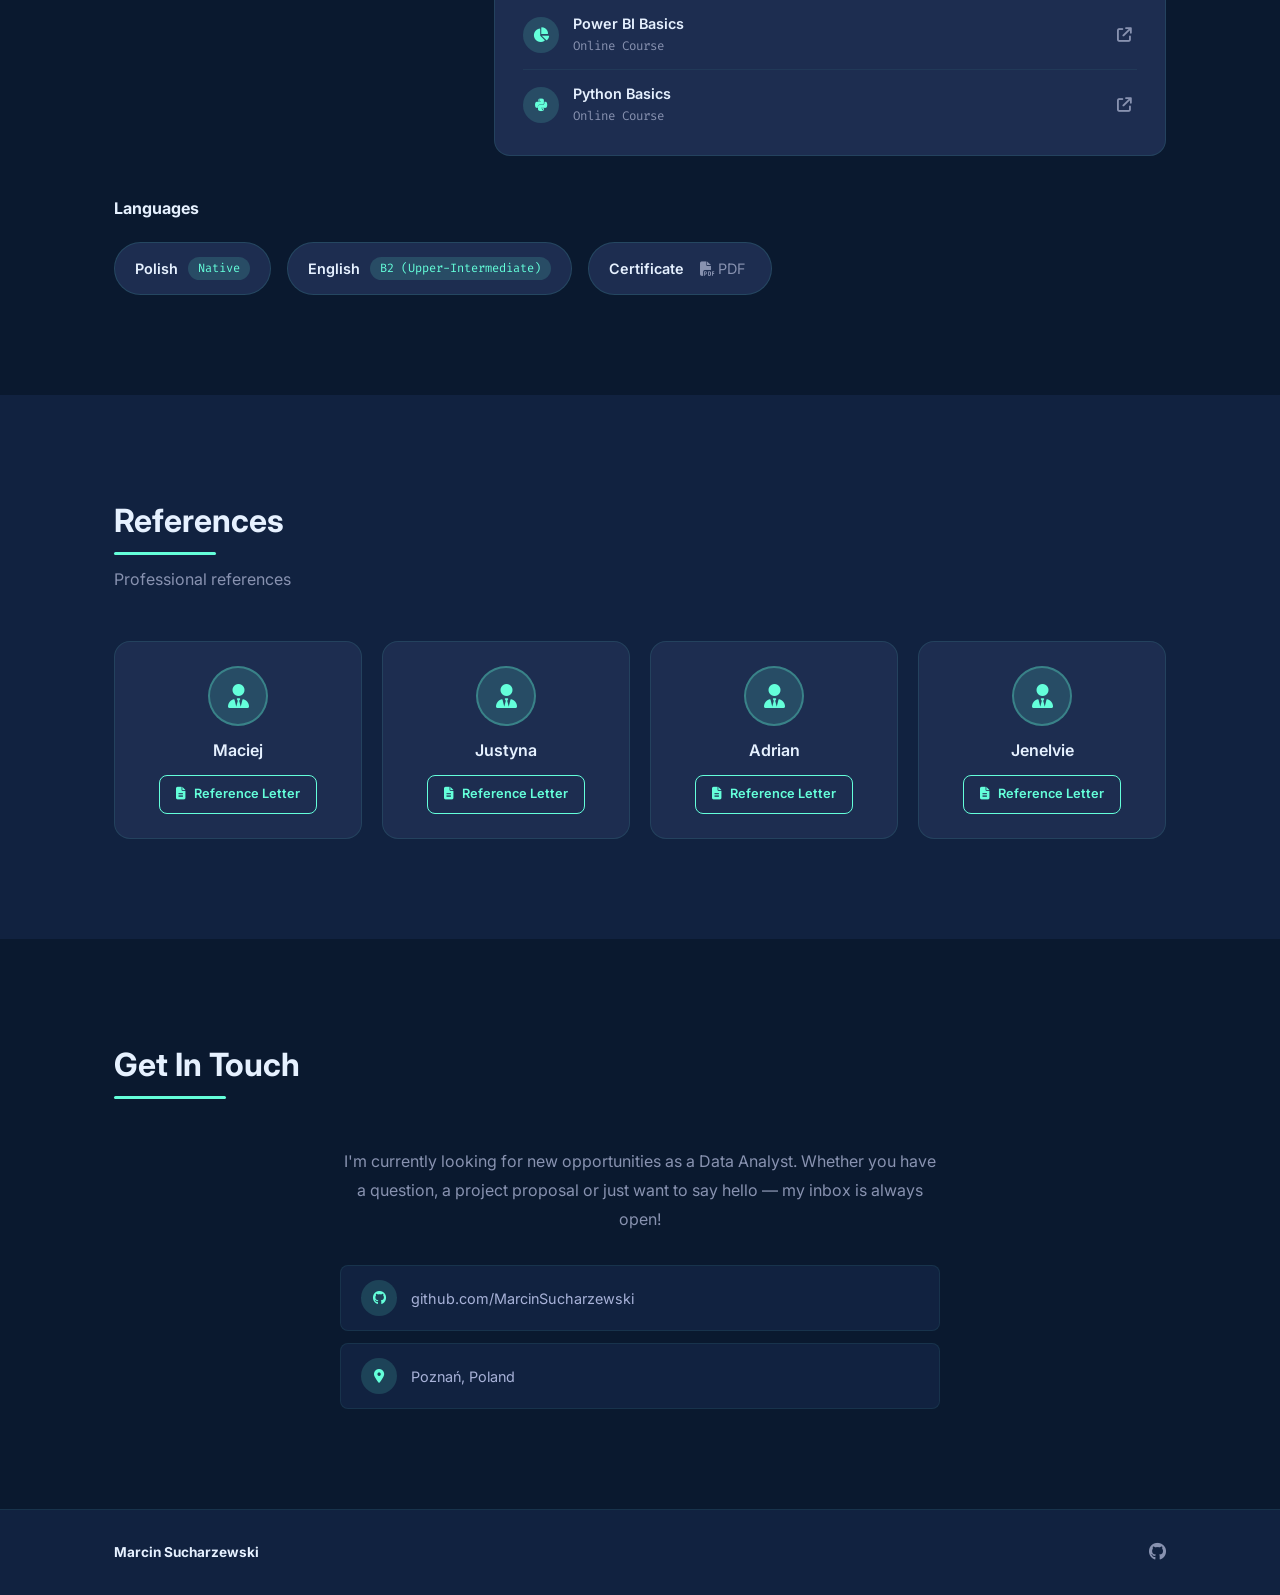
==== commit 8008577b: "cert1" ====
--- a/index.html
+++ b/index.html
@@ -450,7 +450,20 @@
 
           <!-- Courses -->
           <div class="courses-grid">
+        
             <h3 class="courses-heading">Certifications &amp; Courses</h3>
+
+             <div class="course-item">
+              <div class="course-icon"><i class="fa-solid fa-language"></i></div>
+              <div class="course-body">
+                <span class="course-name">English B2 (Upper-Intermediate)</span>
+                <span class="course-provider">Language Certificate</span>
+              </div>
+              <a href="certificates/english-b2-upper-intermediate.pdf" target="_blank" rel="noopener noreferrer" class="course-link" aria-label="View English B2 certificate PDF">
+                <i class="fa-solid fa-arrow-up-right-from-square"></i>
+              </a>
+            </div>
+
 
             <div class="course-item">
               <div class="course-icon"><i class="fa-solid fa-certificate"></i></div>
@@ -507,17 +520,7 @@
               </a>
             </div>
 
-            <div class="course-item">
-              <div class="course-icon"><i class="fa-solid fa-language"></i></div>
-              <div class="course-body">
-                <span class="course-name">English B2 (Upper-Intermediate)</span>
-                <span class="course-provider">Language Certificate</span>
-              </div>
-              <a href="certificates/english-b2-upper-intermediate.pdf" target="_blank" rel="noopener noreferrer" class="course-link" aria-label="View English B2 certificate PDF">
-                <i class="fa-solid fa-arrow-up-right-from-square"></i>
-              </a>
-            </div>
-
+           
           </div>
         </div>
 
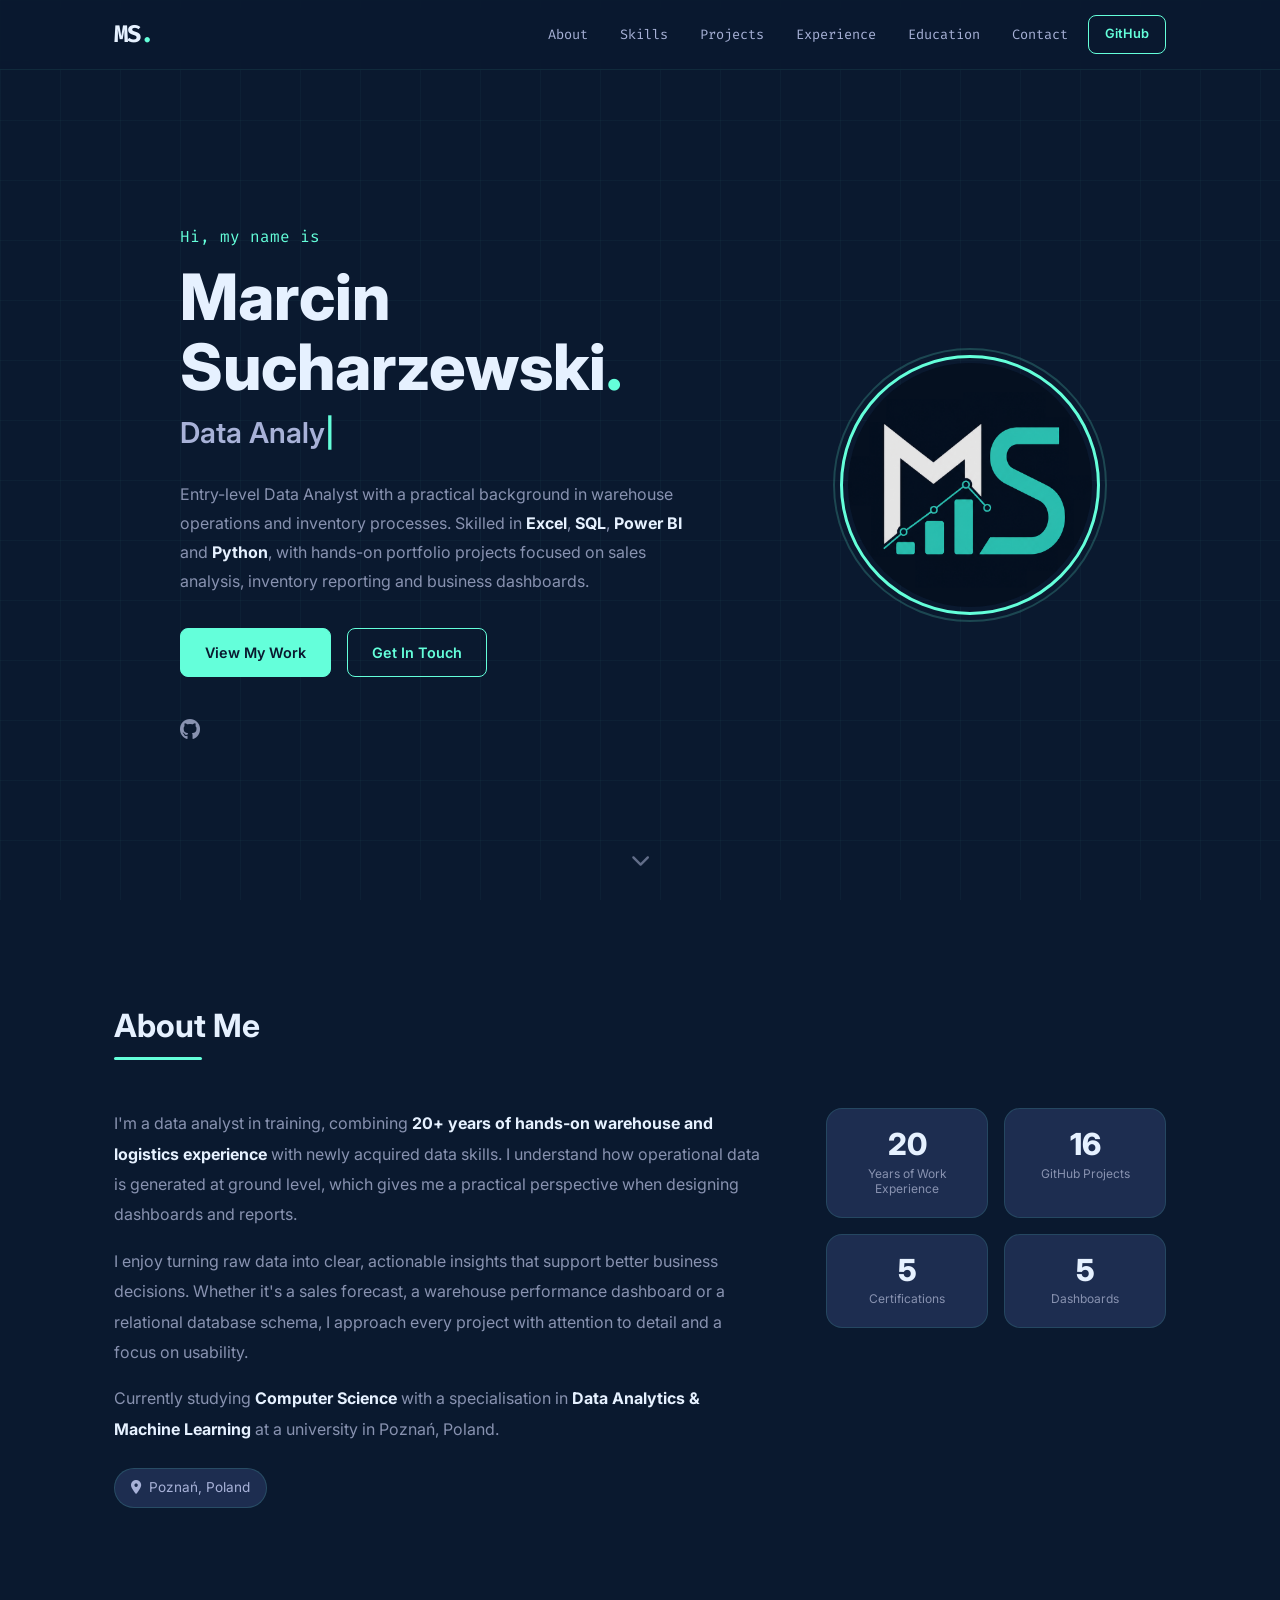
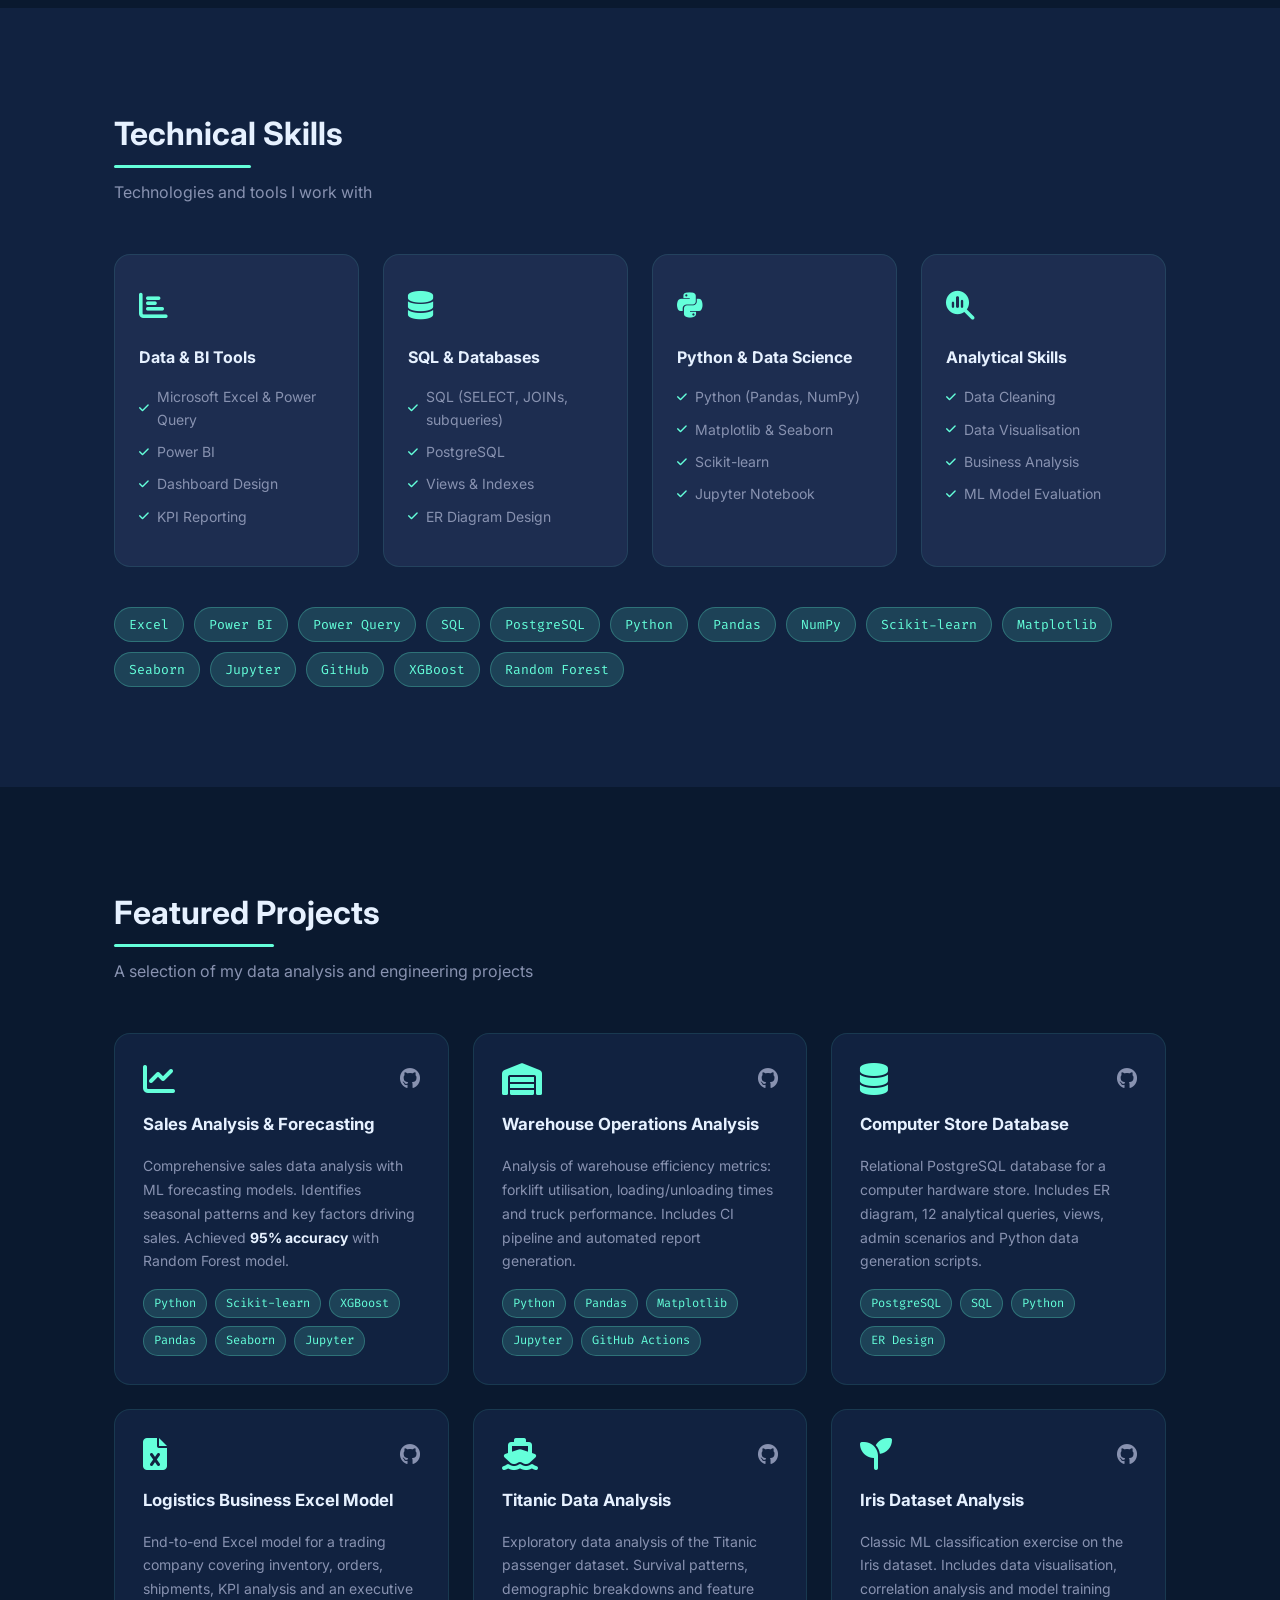
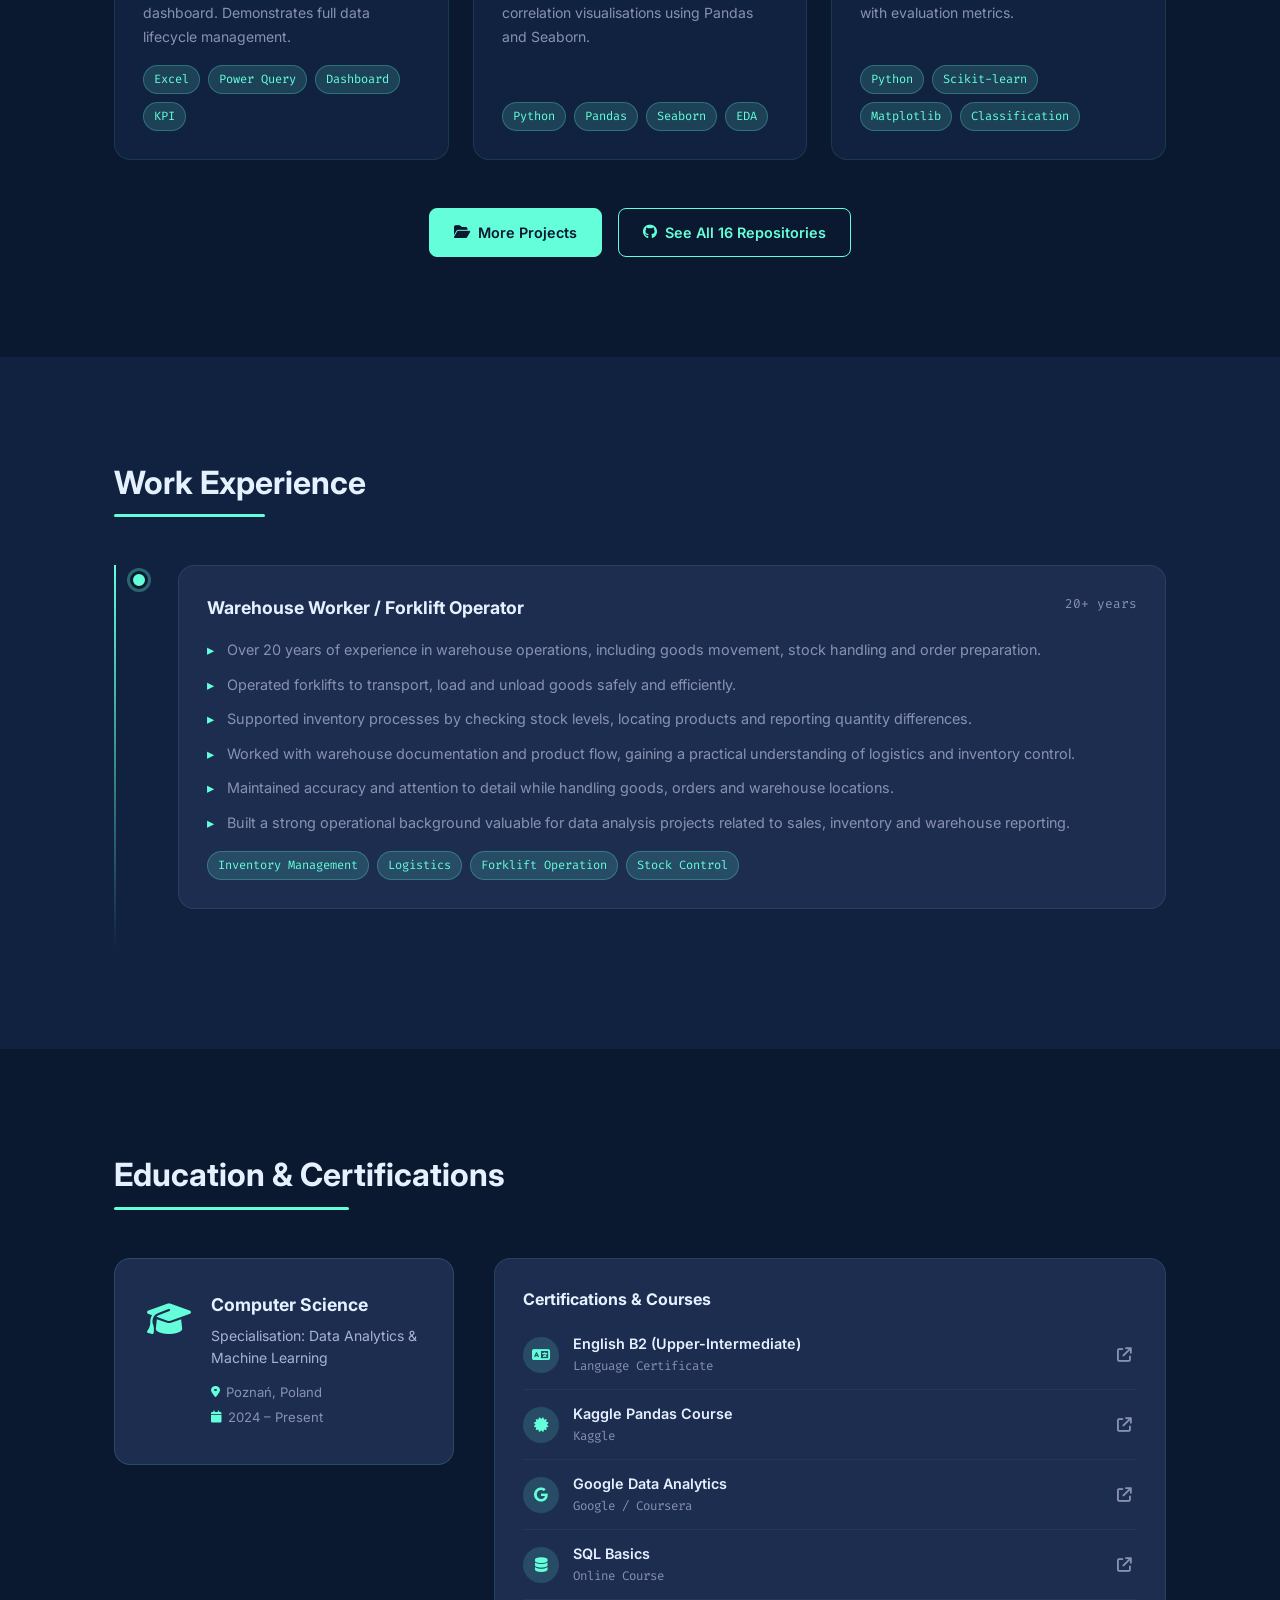
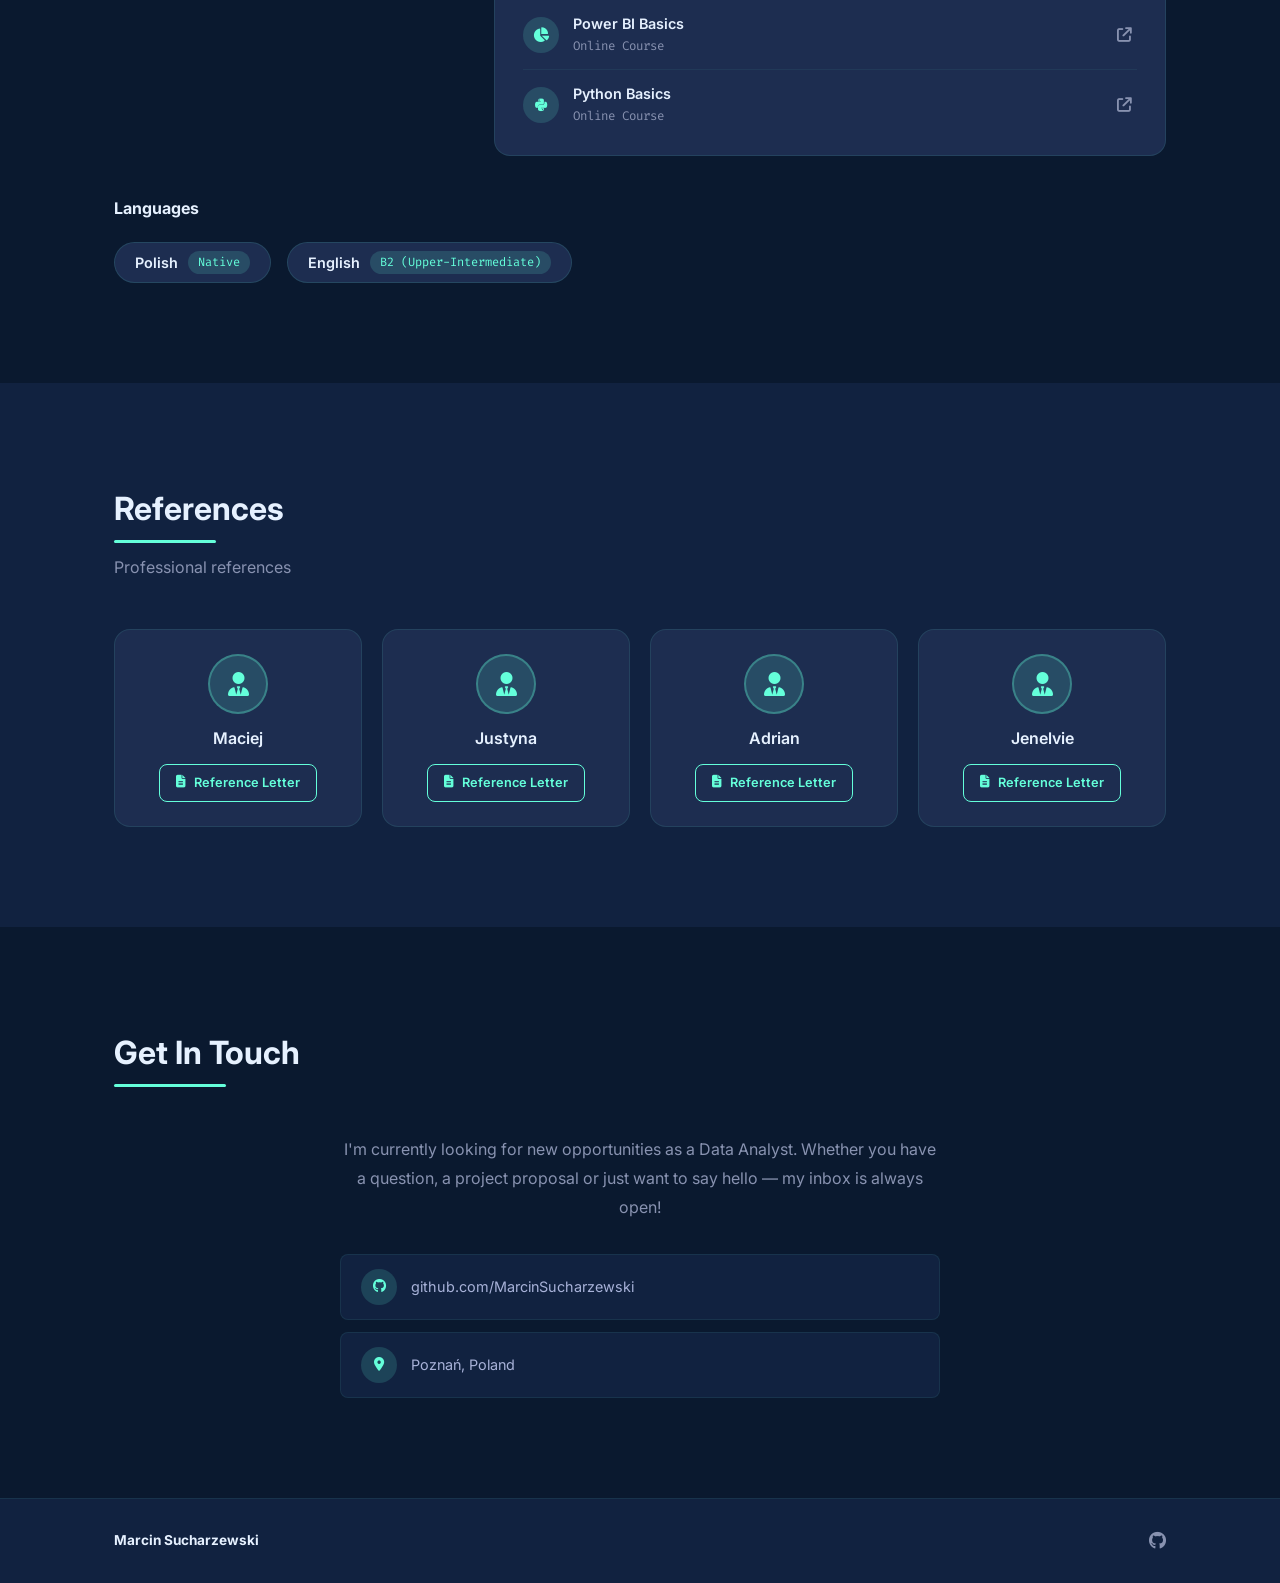
==== commit f925dcdf: "lang1" ====
--- a/index.html
+++ b/index.html
@@ -536,12 +536,7 @@
               <span class="lang-name">English</span>
               <span class="lang-level native">B2 (Upper-Intermediate)</span>
             </div>
-            <div class="lang-chip">
-              <span class="lang-name">Certificate</span>
-              <a href="certificates/english-b2-upper-intermediate.pdf" target="_blank" rel="noopener noreferrer" class="course-link" aria-label="Open English B2 certificate PDF">
-                <i class="fa-solid fa-file-pdf"></i> PDF
-              </a>
-            </div>
+            
           </div>
         </div>
 
